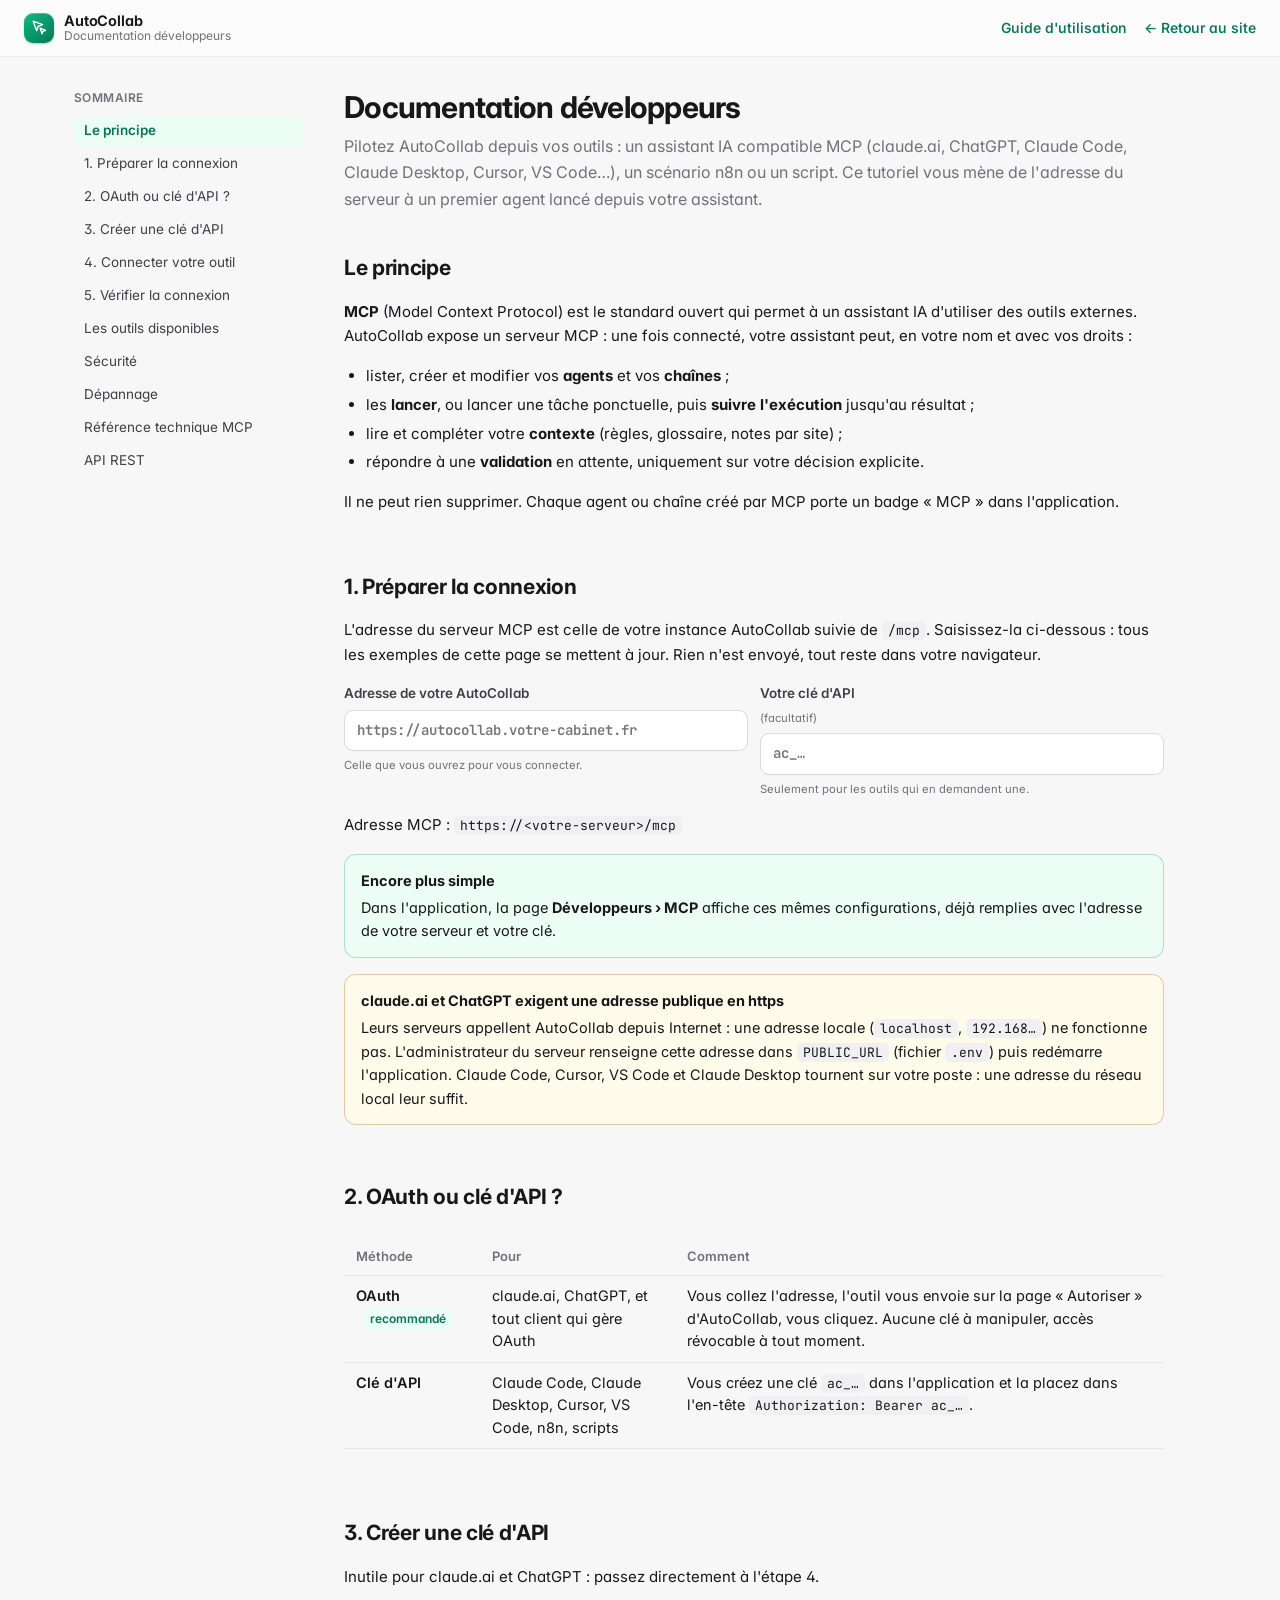
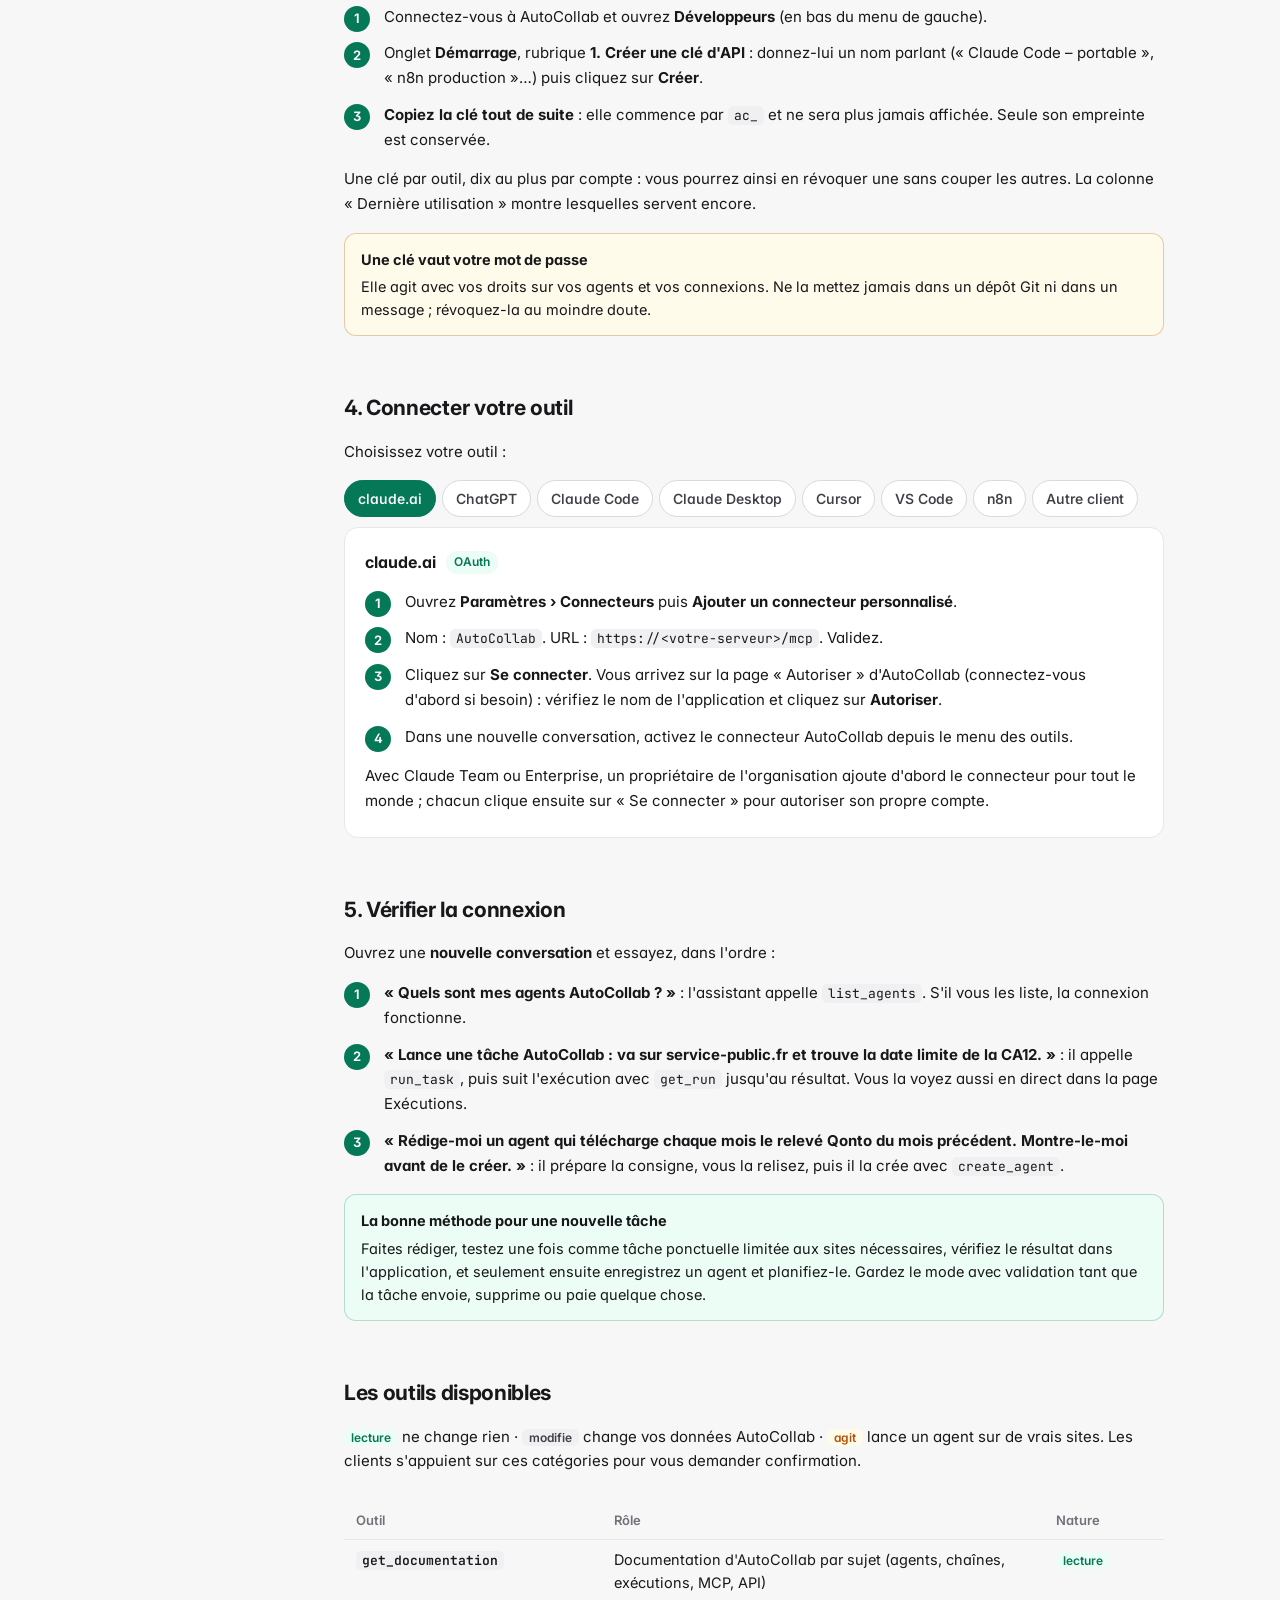
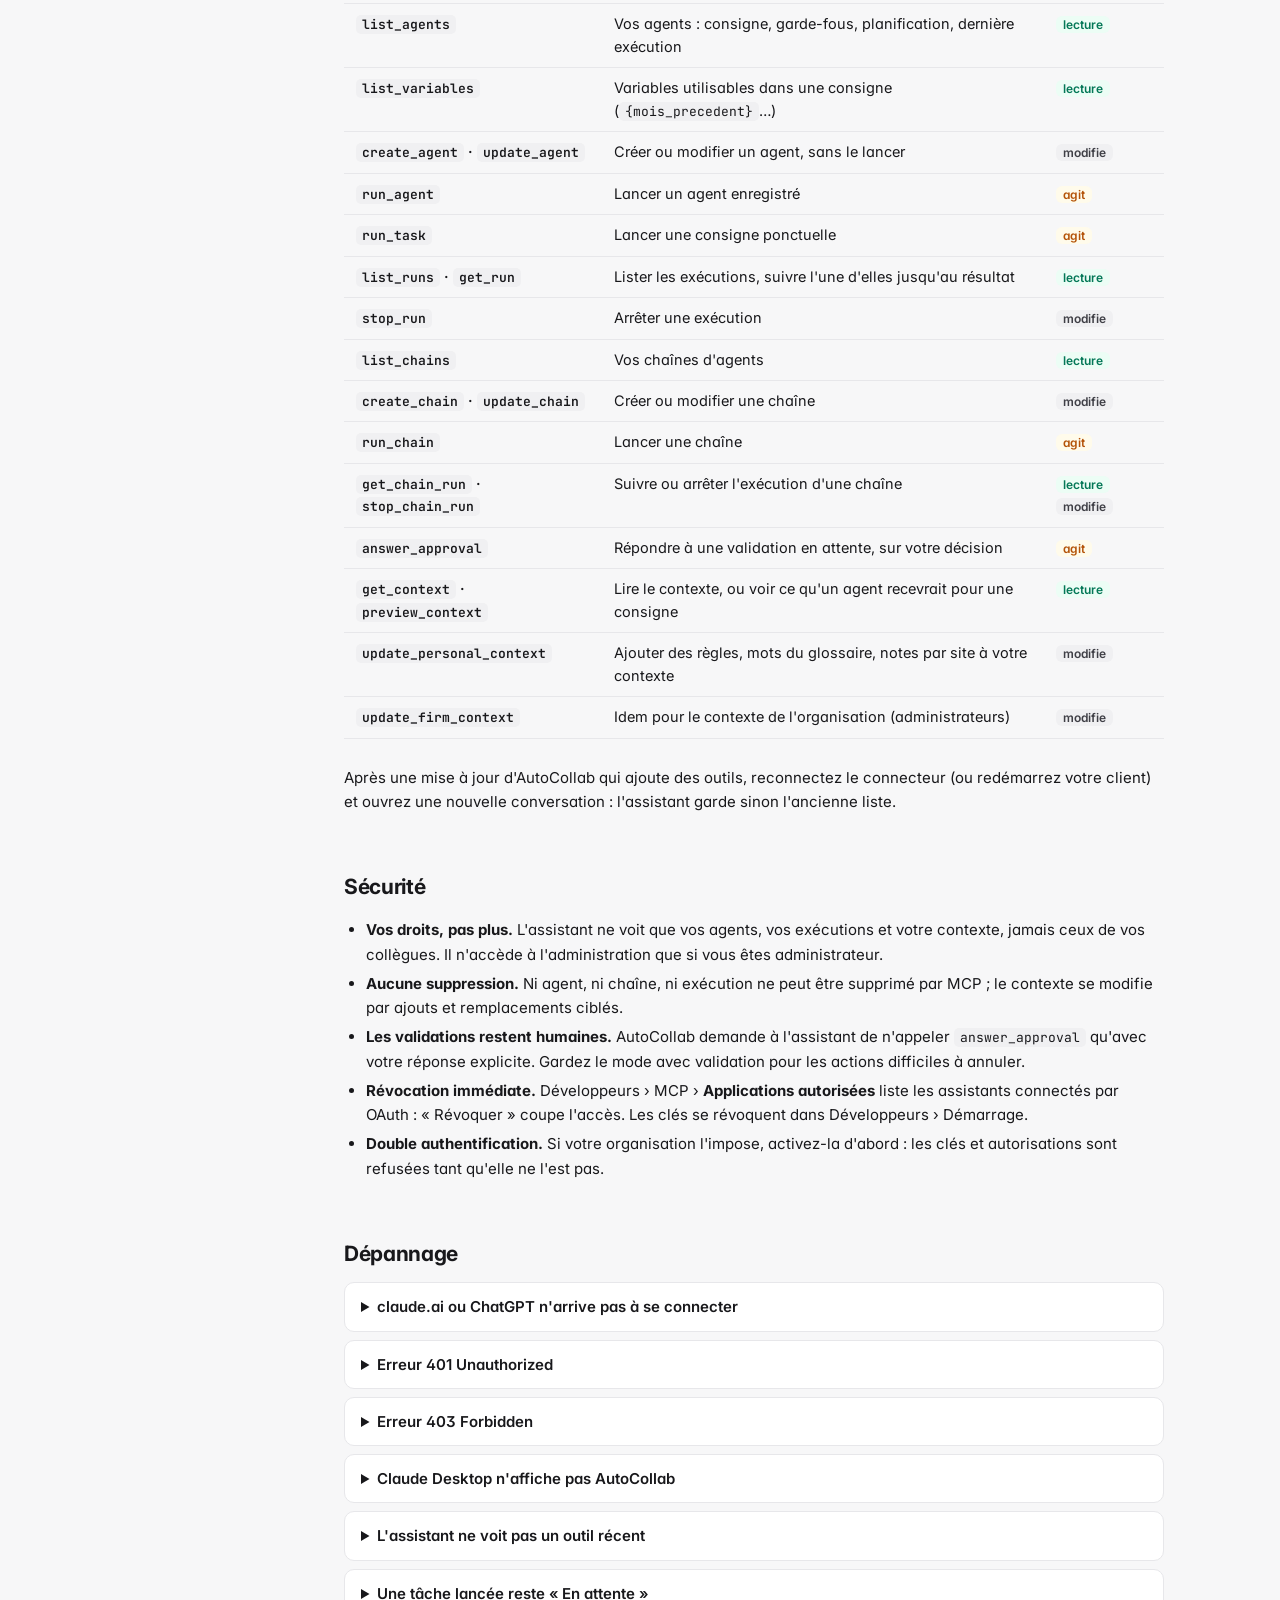
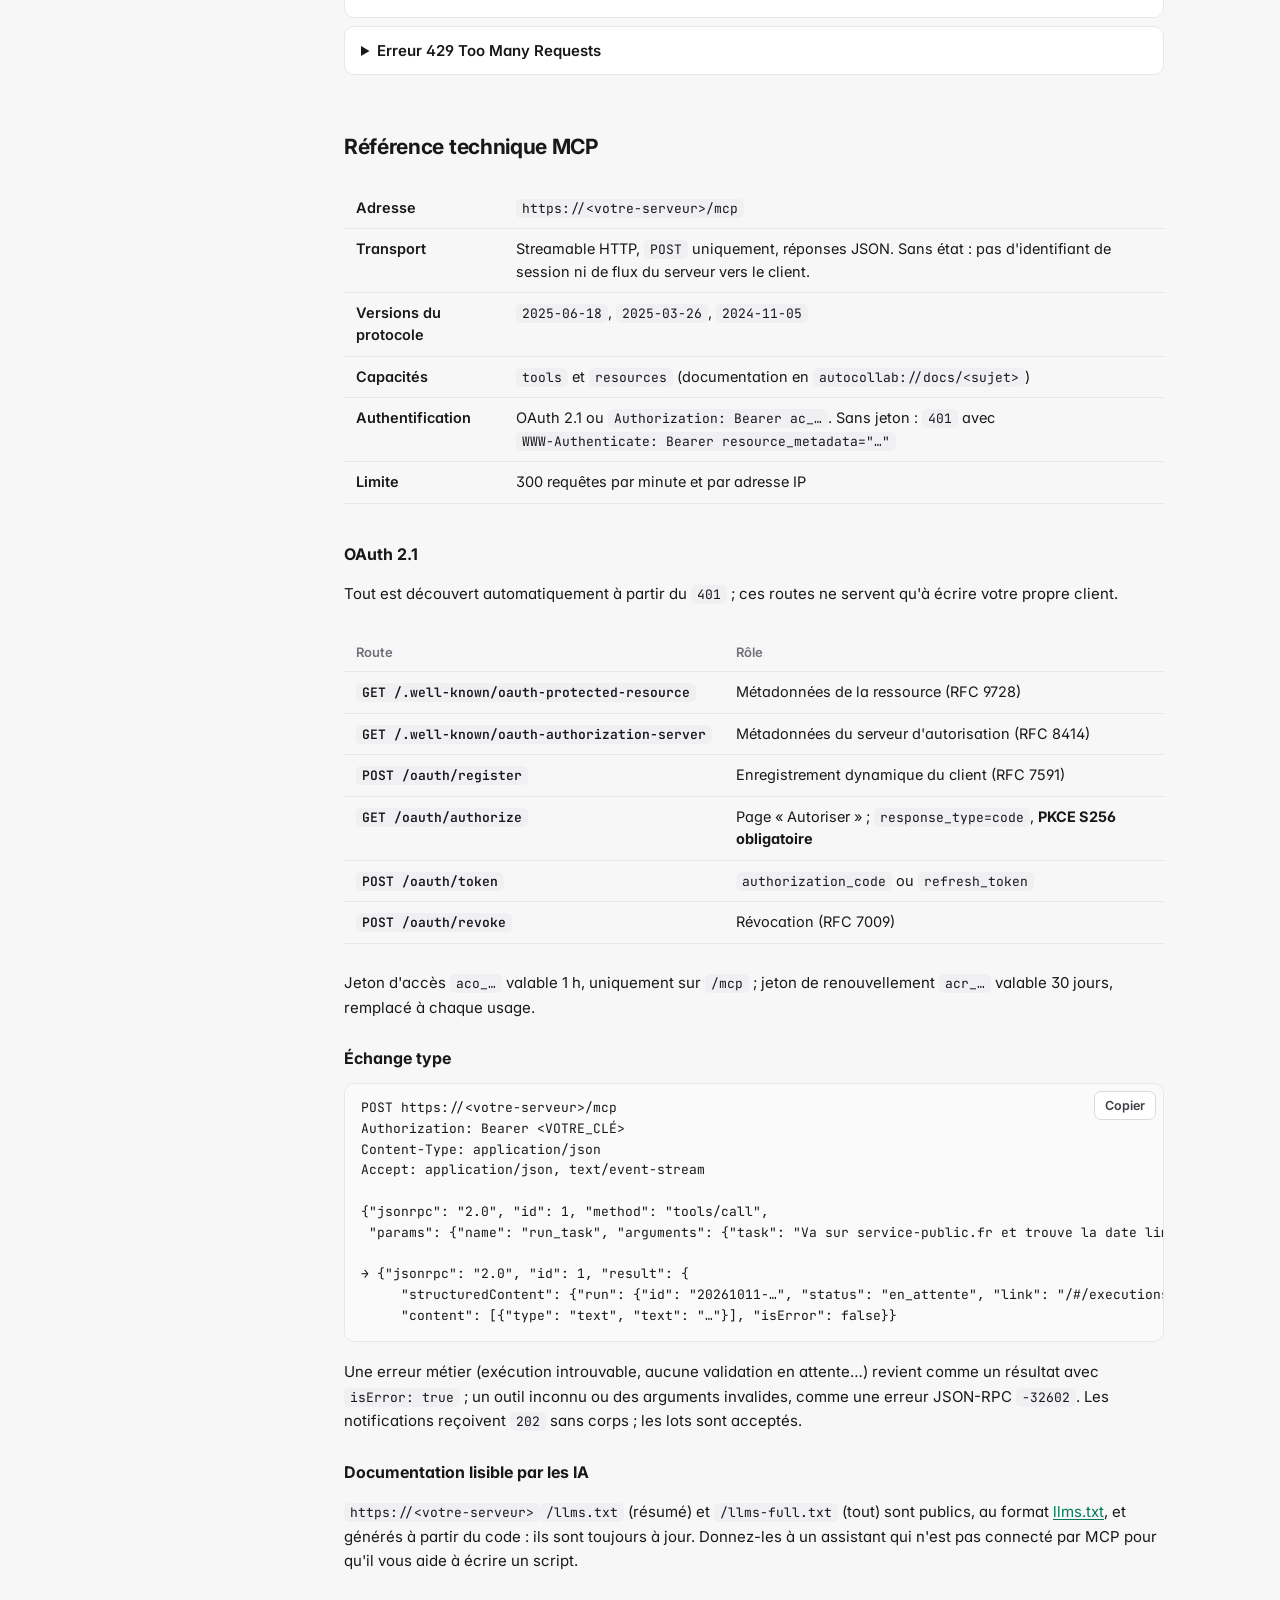
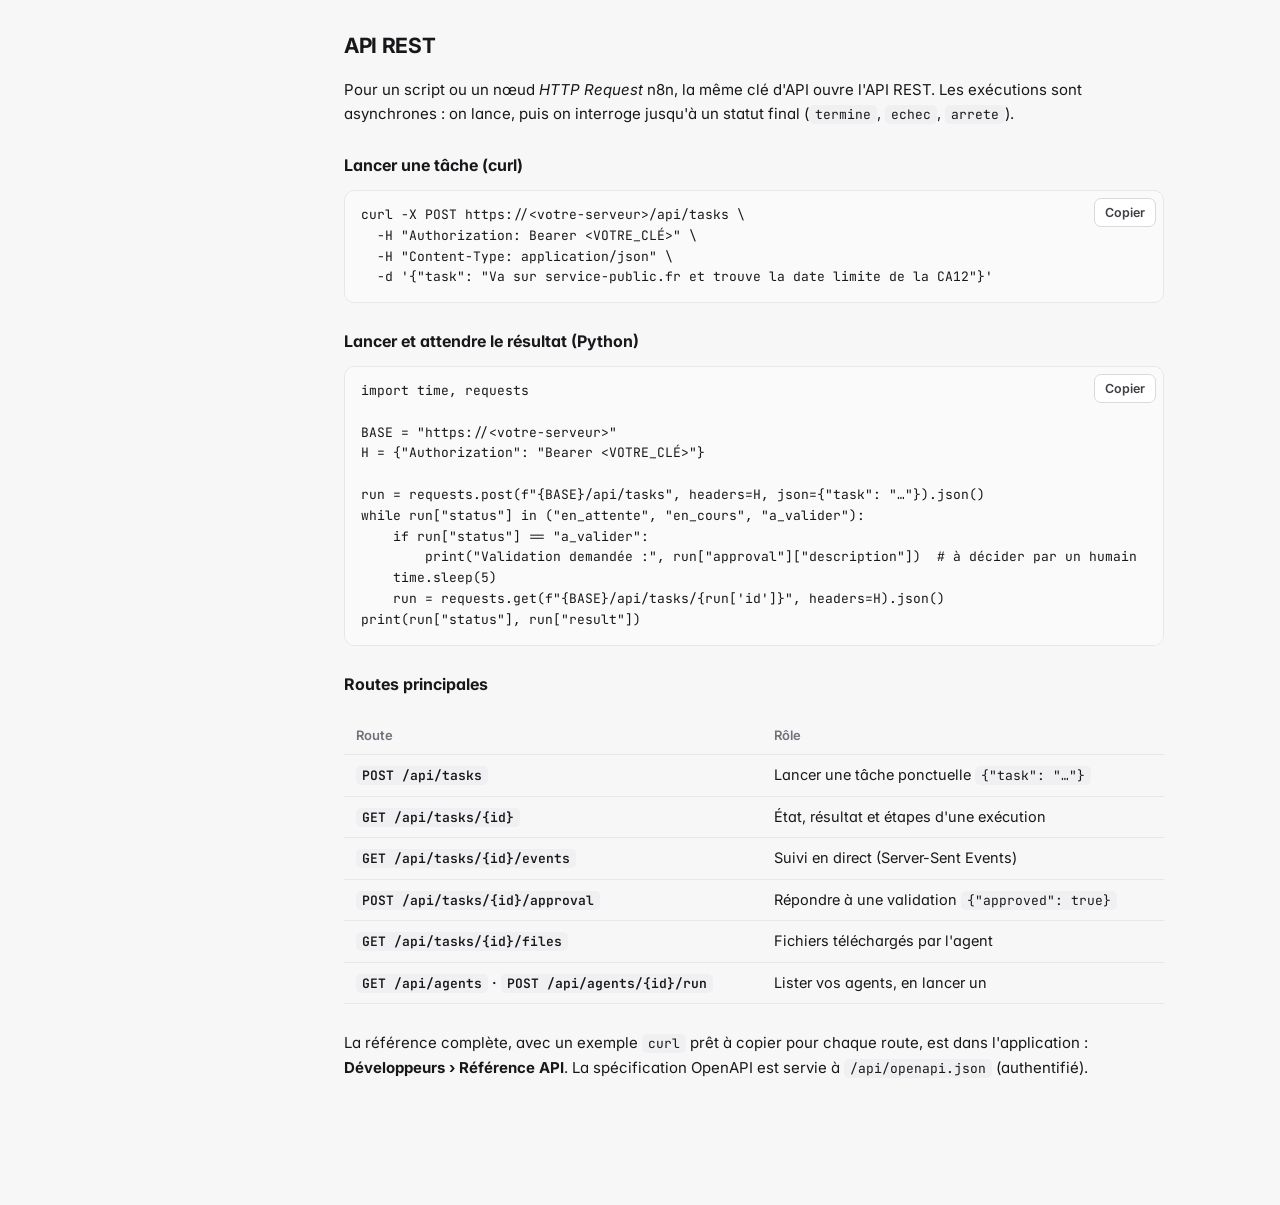
==== site/developpeurs/index.html @ c3aed5ad "Add the rest of the public site: user guide, developer page, favicon, guide build script Co-Authored" ====
<!doctype html>
<html lang="fr">
<head>
<meta charset="utf-8">
<meta name="viewport" content="width=device-width, initial-scale=1">
<link rel="icon" href="../favicon.svg" type="image/svg+xml">
<title>Documentation développeurs · AutoCollab</title>
<meta name="description" content="Connecter AutoCollab à un assistant IA par MCP (claude.ai, ChatGPT, Claude Code, Claude Desktop, Cursor, VS Code, n8n), clés d'API et API REST.">
<link rel="preconnect" href="https://fonts.googleapis.com">
<link rel="stylesheet" href="https://fonts.googleapis.com/css2?family=Inter:wght@400..700&family=JetBrains+Mono:wght@400..600&display=swap">
<link rel="stylesheet" href="../guide/app.css">
<style>
  .guide-top { position: sticky; top: 0; z-index: 5; display: flex; align-items: center; gap: 16px; padding: 12px 24px; background: var(--side); border-bottom: 1px solid var(--side-line); }
  .guide-top .links { margin-left: auto; display: flex; gap: 18px; }
  .guide-top .links a { font-size: 14px; font-weight: 550; text-decoration: none; }
  @media (max-width: 640px) { .guide-top { padding: 12px 16px; } .guide-top .links .hide-sm { display: none; } }
  .guide { display: flex; gap: 40px; max-width: 1180px; margin: 0 auto; padding: 32px 24px 80px; align-items: flex-start; }
  .toc { flex: 0 0 230px; position: sticky; top: 84px; max-height: calc(100vh - 100px); overflow-y: auto; font-size: 13.5px; }
  .toc strong { display: block; font-size: 12px; color: var(--muted); font-weight: 600; margin-bottom: 8px; text-transform: uppercase; letter-spacing: .04em; }
  .toc ol { list-style: none; margin: 0; padding: 0; display: flex; flex-direction: column; gap: 2px; }
  .toc ol ol { padding-left: 12px; margin: 2px 0 4px; }
  .toc a { display: block; padding: 5px 10px; border-radius: 7px; color: var(--ink-2); text-decoration: none; }
  .toc a:hover { background: var(--hair); color: var(--ink); }
  .toc a[aria-current="true"] { background: var(--accent-soft); color: var(--accent); font-weight: 600; }
  @media (max-width: 900px) { .toc { display: none; } .guide { padding: 24px 16px 64px; } }
  article { flex: 1; min-width: 0; max-width: 820px; }
  article h1 { font-size: 30px; letter-spacing: -.025em; margin: 0 0 8px; line-height: 1.2; }
  article .lead { font-size: 16px; color: var(--muted); margin: 0 0 28px; }
  article section { padding-top: 12px; margin-bottom: 44px; scroll-margin-top: 70px; }
  article h2 { font-size: 21px; letter-spacing: -.015em; margin: 0 0 12px; }
  article h3 { font-size: 16px; margin: 26px 0 8px; scroll-margin-top: 70px; }
  article p, article li { font-size: 15px; line-height: 1.65; }
  article ul, article ol { padding-left: 22px; }
  article li + li { margin-top: 4px; }
  article :not(pre) > code { font-family: var(--mono); font-size: 13px; background: var(--hair); border-radius: 5px; padding: 1px 6px; overflow-wrap: anywhere; }
  .tip-box, .warn-box { border-radius: 12px; padding: 14px 16px; margin: 16px 0; font-size: 14.5px; line-height: 1.6; }
  .tip-box { background: var(--accent-soft); border: 1px solid color-mix(in srgb, var(--accent) 25%, transparent); }
  .warn-box { background: var(--warn-soft); border: 1px solid color-mix(in srgb, var(--warn) 30%, transparent); }
  .tip-box strong:first-child, .warn-box strong:first-child { display: block; margin-bottom: 4px; }
  .steps-list { counter-reset: s; list-style: none; padding: 0 !important; }
  .steps-list > li { counter-increment: s; position: relative; padding-left: 40px; margin-bottom: 12px; }
  .steps-list > li::before { content: counter(s); position: absolute; left: 0; top: 1px; width: 26px; height: 26px; border-radius: 50%; background: var(--accent); color: var(--on-accent); display: grid; place-items: center; font-size: 13px; font-weight: 650; }
  .words { width: 100%; border-collapse: collapse; margin: 12px 0; font-size: 14.5px; }
  .words th, .words td { text-align: left; padding: 9px 12px; border-bottom: 1px solid var(--line); vertical-align: top; }
  .words th { font-size: 13px; color: var(--muted); font-weight: 600; }
  .words td:first-child { font-weight: 600; }
  .words td code { white-space: nowrap; }
  .table-scroll { overflow-x: auto; }
  details { border: 1px solid var(--line); border-radius: 10px; padding: 12px 16px; margin: 8px 0; background: var(--panel); }
  details summary { cursor: pointer; font-weight: 600; font-size: 15px; }
  details p { margin: 10px 0 0; }
  /* Code blocks with a copy button */
  .snip { position: relative; margin: 12px 0 18px; }
  .snip pre { margin: 0; padding: 14px 16px; padding-right: 84px; background: var(--sunken); border: 1px solid var(--line); border-radius: 10px; overflow-x: auto; font-family: var(--mono); font-size: 13px; line-height: 1.6; color: var(--ink); }
  .snip .copy { position: absolute; top: 8px; right: 8px; font: inherit; font-size: 12.5px; font-weight: 600; padding: 4px 10px; border-radius: 7px; border: 1px solid var(--line-2); background: var(--panel); color: var(--ink-2); cursor: pointer; }
  .snip .copy:hover { color: var(--ink); border-color: var(--muted); }
  .snip .file { display: block; font-size: 12.5px; color: var(--muted); margin-bottom: 6px; font-family: var(--mono); }
  /* Server address form */
  .setup { display: grid; grid-template-columns: 1fr 1fr; gap: 12px; margin: 14px 0 6px; }
  @media (max-width: 640px) { .setup { grid-template-columns: 1fr; } }
  .setup label { display: flex; flex-direction: column; gap: 6px; font-size: 13.5px; font-weight: 600; color: var(--ink-2); }
  .setup input { font: inherit; font-size: 14px; font-family: var(--mono); padding: 9px 12px; border-radius: 9px; border: 1px solid var(--line-2); background: var(--panel); color: var(--ink); min-width: 0; }
  .setup input:focus { outline: 2px solid var(--accent); outline-offset: 1px; }
  .setup small { font-weight: 400; color: var(--muted); }
  /* Client tabs */
  .clients { display: flex; flex-wrap: wrap; gap: 6px; margin: 14px 0 4px; }
  .clients button { font: inherit; font-size: 14px; font-weight: 550; padding: 7px 13px; border-radius: 999px; border: 1px solid var(--line-2); background: var(--panel); color: var(--ink-2); cursor: pointer; }
  .clients button:hover { color: var(--ink); border-color: var(--muted); }
  .clients button[aria-selected="true"] { background: var(--accent); border-color: var(--accent); color: var(--on-accent); }
  .client-panel { border: 1px solid var(--line); border-radius: 14px; padding: 6px 20px 8px; margin-top: 10px; background: var(--panel); }
  .client-panel h3 { margin-top: 16px; }
  .badge { display: inline-block; font-size: 12px; font-weight: 600; padding: 2px 8px; border-radius: 999px; background: var(--accent-soft); color: var(--accent); vertical-align: 2px; margin-left: 6px; }
  .badge.key { background: var(--hair); color: var(--ink-2); }
  .tag { font-size: 12px; font-weight: 600; padding: 1px 7px; border-radius: 6px; white-space: nowrap; }
  .tag.r { background: var(--ok-soft); color: var(--ok); }
  .tag.w { background: var(--hair); color: var(--ink-2); }
  .tag.x { background: var(--warn-soft); color: var(--warn); }
</style>
</head>
<body>
<header class="guide-top">
  <a class="brand" href="../index.html" style="padding: 0">
    <span class="brand-mark"><svg viewBox="0 0 24 24" fill="none" stroke="currentColor" stroke-width="2" stroke-linecap="round" stroke-linejoin="round" aria-hidden="true"><path d="M3 3l5 13.5 2.2-6.3L16.5 8z"/><path d="M13 13l2.6 8 1.3-3.7 3.7-1.3z"/></svg></span>
    <span class="brand-name"><strong>AutoCollab</strong><span>Documentation développeurs</span></span>
  </a>
  <nav class="links" aria-label="Liens">
    <a class="hide-sm" href="../guide/index.html">Guide d'utilisation</a>
    <a href="../index.html">← Retour au site</a>
  </nav>
</header>

<div class="guide">
  <nav class="toc" aria-label="Sommaire">
    <strong>Sommaire</strong>
    <ol>
      <li><a href="#principe">Le principe</a></li>
      <li><a href="#preparer">1. Préparer la connexion</a></li>
      <li><a href="#methode">2. OAuth ou clé d'API ?</a></li>
      <li><a href="#cle">3. Créer une clé d'API</a></li>
      <li><a href="#clients">4. Connecter votre outil</a></li>
      <li><a href="#verifier">5. Vérifier la connexion</a></li>
      <li><a href="#outils">Les outils disponibles</a></li>
      <li><a href="#securite">Sécurité</a></li>
      <li><a href="#depannage">Dépannage</a></li>
      <li><a href="#technique">Référence technique MCP</a></li>
      <li><a href="#api">API REST</a></li>
    </ol>
  </nav>

  <article>
    <h1>Documentation développeurs</h1>
    <p class="lead">Pilotez AutoCollab depuis vos outils : un assistant IA compatible MCP (claude.ai, ChatGPT, Claude Code, Claude Desktop, Cursor, VS Code…), un scénario n8n ou un script. Ce tutoriel vous mène de l'adresse du serveur à un premier agent lancé depuis votre assistant.</p>

    <section id="principe">
      <h2>Le principe</h2>
      <p><strong>MCP</strong> (Model Context Protocol) est le standard ouvert qui permet à un assistant IA d'utiliser des outils externes. AutoCollab expose un serveur MCP : une fois connecté, votre assistant peut, en votre nom et avec vos droits :</p>
      <ul>
        <li>lister, créer et modifier vos <strong>agents</strong> et vos <strong>chaînes</strong> ;</li>
        <li>les <strong>lancer</strong>, ou lancer une tâche ponctuelle, puis <strong>suivre l'exécution</strong> jusqu'au résultat ;</li>
        <li>lire et compléter votre <strong>contexte</strong> (règles, glossaire, notes par site) ;</li>
        <li>répondre à une <strong>validation</strong> en attente, uniquement sur votre décision explicite.</li>
      </ul>
      <p>Il ne peut rien supprimer. Chaque agent ou chaîne créé par MCP porte un badge « MCP » dans l'application.</p>
    </section>

    <section id="preparer">
      <h2>1. Préparer la connexion</h2>
      <p>L'adresse du serveur MCP est celle de votre instance AutoCollab suivie de <code>/mcp</code>. Saisissez-la ci-dessous : tous les exemples de cette page se mettent à jour. Rien n'est envoyé, tout reste dans votre navigateur.</p>
      <div class="setup">
        <label>Adresse de votre AutoCollab
          <input id="baseInput" type="url" placeholder="https://autocollab.votre-cabinet.fr" autocomplete="off" spellcheck="false">
          <small>Celle que vous ouvrez pour vous connecter.</small>
        </label>
        <label>Votre clé d'API <small style="display: inline">(facultatif)</small>
          <input id="keyInput" type="text" placeholder="ac_…" autocomplete="off" spellcheck="false">
          <small>Seulement pour les outils qui en demandent une.</small>
        </label>
      </div>
      <p>Adresse MCP : <code id="mcpUrlOut">https://&lt;votre-serveur&gt;/mcp</code></p>
      <div class="tip-box"><strong>Encore plus simple</strong>Dans l'application, la page <strong>Développeurs › MCP</strong> affiche ces mêmes configurations, déjà remplies avec l'adresse de votre serveur et votre clé.</div>
      <div class="warn-box"><strong>claude.ai et ChatGPT exigent une adresse publique en https</strong>Leurs serveurs appellent AutoCollab depuis Internet : une adresse locale (<code>localhost</code>, <code>192.168…</code>) ne fonctionne pas. L'administrateur du serveur renseigne cette adresse dans <code>PUBLIC_URL</code> (fichier <code>.env</code>) puis redémarre l'application. Claude Code, Cursor, VS Code et Claude Desktop tournent sur votre poste : une adresse du réseau local leur suffit.</div>
    </section>

    <section id="methode">
      <h2>2. OAuth ou clé d'API ?</h2>
      <div class="table-scroll">
      <table class="words">
        <thead><tr><th>Méthode</th><th>Pour</th><th>Comment</th></tr></thead>
        <tbody>
          <tr><td>OAuth <span class="badge">recommandé</span></td><td>claude.ai, ChatGPT, et tout client qui gère OAuth</td><td>Vous collez l'adresse, l'outil vous envoie sur la page « Autoriser » d'AutoCollab, vous cliquez. Aucune clé à manipuler, accès révocable à tout moment.</td></tr>
          <tr><td>Clé d'API</td><td>Claude Code, Claude Desktop, Cursor, VS Code, n8n, scripts</td><td>Vous créez une clé <code>ac_…</code> dans l'application et la placez dans l'en-tête <code>Authorization: Bearer ac_…</code>.</td></tr>
        </tbody>
      </table>
      </div>
    </section>

    <section id="cle">
      <h2>3. Créer une clé d'API</h2>
      <p>Inutile pour claude.ai et ChatGPT : passez directement à l'étape 4.</p>
      <ol class="steps-list">
        <li>Connectez-vous à AutoCollab et ouvrez <strong>Développeurs</strong> (en bas du menu de gauche).</li>
        <li>Onglet <strong>Démarrage</strong>, rubrique <strong>1. Créer une clé d'API</strong> : donnez-lui un nom parlant (« Claude Code – portable », « n8n production »…) puis cliquez sur <strong>Créer</strong>.</li>
        <li><strong>Copiez la clé tout de suite</strong> : elle commence par <code>ac_</code> et ne sera plus jamais affichée. Seule son empreinte est conservée.</li>
      </ol>
      <p>Une clé par outil, dix au plus par compte : vous pourrez ainsi en révoquer une sans couper les autres. La colonne « Dernière utilisation » montre lesquelles servent encore.</p>
      <div class="warn-box"><strong>Une clé vaut votre mot de passe</strong>Elle agit avec vos droits sur vos agents et vos connexions. Ne la mettez jamais dans un dépôt Git ni dans un message ; révoquez-la au moindre doute.</div>
    </section>

    <section id="clients">
      <h2>4. Connecter votre outil</h2>
      <p>Choisissez votre outil :</p>
      <div class="clients" role="tablist" aria-label="Outil à connecter">
        <button type="button" role="tab" data-client="claudeai" aria-selected="true">claude.ai</button>
        <button type="button" role="tab" data-client="chatgpt" aria-selected="false">ChatGPT</button>
        <button type="button" role="tab" data-client="code" aria-selected="false">Claude Code</button>
        <button type="button" role="tab" data-client="desktop" aria-selected="false">Claude Desktop</button>
        <button type="button" role="tab" data-client="cursor" aria-selected="false">Cursor</button>
        <button type="button" role="tab" data-client="vscode" aria-selected="false">VS Code</button>
        <button type="button" role="tab" data-client="n8n" aria-selected="false">n8n</button>
        <button type="button" role="tab" data-client="other" aria-selected="false">Autre client</button>
      </div>

      <div class="client-panel" data-panel="claudeai" role="tabpanel">
        <h3>claude.ai <span class="badge">OAuth</span></h3>
        <ol class="steps-list">
          <li>Ouvrez <strong>Paramètres › Connecteurs</strong> puis <strong>Ajouter un connecteur personnalisé</strong>.</li>
          <li>Nom : <code>AutoCollab</code>. URL : <code data-url>https://&lt;votre-serveur&gt;/mcp</code>. Validez.</li>
          <li>Cliquez sur <strong>Se connecter</strong>. Vous arrivez sur la page « Autoriser » d'AutoCollab (connectez-vous d'abord si besoin) : vérifiez le nom de l'application et cliquez sur <strong>Autoriser</strong>.</li>
          <li>Dans une nouvelle conversation, activez le connecteur AutoCollab depuis le menu des outils.</li>
        </ol>
        <p>Avec Claude Team ou Enterprise, un propriétaire de l'organisation ajoute d'abord le connecteur pour tout le monde ; chacun clique ensuite sur « Se connecter » pour autoriser son propre compte.</p>
      </div>

      <div class="client-panel" data-panel="chatgpt" role="tabpanel" hidden>
        <h3>ChatGPT <span class="badge">OAuth</span></h3>
        <ol class="steps-list">
          <li>Ouvrez <strong>Paramètres › Applications et connecteurs › Paramètres avancés</strong> et activez le <strong>Mode développeur</strong>.</li>
          <li>Cliquez sur <strong>Créer</strong>. Nom : <code>AutoCollab</code> ; URL du serveur MCP : <code data-url>https://&lt;votre-serveur&gt;/mcp</code> ; authentification : <strong>OAuth</strong>.</li>
          <li>ChatGPT vous envoie sur la page « Autoriser » d'AutoCollab : cliquez sur <strong>Autoriser</strong>.</li>
          <li>Dans une conversation, choisissez AutoCollab dans la liste des connecteurs.</li>
        </ol>
      </div>

      <div class="client-panel" data-panel="code" role="tabpanel" hidden>
        <h3>Claude Code <span class="badge key">clé d'API</span></h3>
        <p>Dans un terminal :</p>
        <div class="snip"><pre data-tpl="code"></pre></div>
        <p>Ajoutez <code>--scope user</code> pour l'avoir dans tous vos projets. Vérifiez avec <code>claude mcp list</code>, ou <code>/mcp</code> dans une session : AutoCollab doit apparaître « connected ».</p>
      </div>

      <div class="client-panel" data-panel="desktop" role="tabpanel" hidden>
        <h3>Claude Desktop <span class="badge key">clé d'API</span></h3>
        <ol class="steps-list">
          <li>Installez <a href="https://nodejs.org" target="_blank" rel="noopener">Node.js</a> (version LTS) : Claude Desktop passe par le petit pont <code>mcp-remote</code>.</li>
          <li>Ouvrez <strong>Paramètres › Développeur › Modifier la configuration</strong>. Le fichier <code>claude_desktop_config.json</code> s'ouvre.</li>
          <li>Ajoutez le bloc suivant (fusionnez-le avec un <code>mcpServers</code> existant) puis enregistrez :</li>
        </ol>
        <div class="snip"><span class="file">claude_desktop_config.json</span><pre data-tpl="desktop"></pre></div>
        <ol class="steps-list" start="4" style="counter-reset: s 3">
          <li>Quittez complètement Claude Desktop (icône de la barre des tâches › Quitter) et rouvrez-le. L'icône des outils doit lister AutoCollab.</li>
        </ol>
        <p>Le fichier se trouve dans <code>%APPDATA%\Claude\</code> sous Windows et <code>~/Library/Application Support/Claude/</code> sous macOS. Si vous utilisez Claude Desktop avec un compte claude.ai, vous pouvez aussi passer par les connecteurs (onglet claude.ai), sans clé.</p>
      </div>

      <div class="client-panel" data-panel="cursor" role="tabpanel" hidden>
        <h3>Cursor <span class="badge key">clé d'API</span></h3>
        <p>Créez ou complétez le fichier <code>~/.cursor/mcp.json</code> (pour tous vos projets) ou <code>.cursor/mcp.json</code> (pour un seul projet) :</p>
        <div class="snip"><span class="file">~/.cursor/mcp.json</span><pre data-tpl="cursor"></pre></div>
        <p>Ouvrez ensuite <strong>Cursor Settings › MCP</strong> : AutoCollab doit apparaître avec un point vert et la liste de ses outils.</p>
      </div>

      <div class="client-panel" data-panel="vscode" role="tabpanel" hidden>
        <h3>VS Code (GitHub Copilot) <span class="badge key">clé d'API</span></h3>
        <p>Dans votre projet, créez le fichier <code>.vscode/mcp.json</code> :</p>
        <div class="snip"><span class="file">.vscode/mcp.json</span><pre data-tpl="vscode"></pre></div>
        <p>Cliquez sur <strong>Démarrer</strong> au-dessus du serveur dans le fichier, puis passez Copilot Chat en <strong>mode Agent</strong> : les outils AutoCollab sont dans le sélecteur d'outils. Ne versionnez pas ce fichier s'il contient votre clé (ajoutez-le à <code>.gitignore</code>).</p>
      </div>

      <div class="client-panel" data-panel="n8n" role="tabpanel" hidden>
        <h3>n8n <span class="badge key">clé d'API</span></h3>
        <p>Dans un workflow avec un nœud <em>AI Agent</em>, ajoutez un outil <strong>MCP Client Tool</strong> :</p>
        <div class="snip"><pre data-tpl="n8n"></pre></div>
        <p>Créez la crédential <em>Header Auth</em> une seule fois et réutilisez-la. Sans IA, appelez directement l'API REST avec un nœud <em>HTTP Request</em> (voir <a href="#api">API REST</a>).</p>
      </div>

      <div class="client-panel" data-panel="other" role="tabpanel" hidden>
        <h3>Autre client MCP</h3>
        <p>Tout client qui gère les serveurs MCP distants :</p>
        <div class="snip"><pre data-tpl="other"></pre></div>
        <p>S'il gère OAuth, donnez-lui seulement l'adresse : il découvrira seul le serveur d'autorisation. S'il ne gère que les serveurs locaux (stdio), passez par le pont <code>mcp-remote</code> (Node.js requis) :</p>
        <div class="snip"><pre data-tpl="bridge"></pre></div>
      </div>
    </section>

    <section id="verifier">
      <h2>5. Vérifier la connexion</h2>
      <p>Ouvrez une <strong>nouvelle conversation</strong> et essayez, dans l'ordre :</p>
      <ol class="steps-list">
        <li><strong>« Quels sont mes agents AutoCollab ? »</strong> : l'assistant appelle <code>list_agents</code>. S'il vous les liste, la connexion fonctionne.</li>
        <li><strong>« Lance une tâche AutoCollab : va sur service-public.fr et trouve la date limite de la CA12. »</strong> : il appelle <code>run_task</code>, puis suit l'exécution avec <code>get_run</code> jusqu'au résultat. Vous la voyez aussi en direct dans la page Exécutions.</li>
        <li><strong>« Rédige-moi un agent qui télécharge chaque mois le relevé Qonto du mois précédent. Montre-le-moi avant de le créer. »</strong> : il prépare la consigne, vous la relisez, puis il la crée avec <code>create_agent</code>.</li>
      </ol>
      <div class="tip-box"><strong>La bonne méthode pour une nouvelle tâche</strong>Faites rédiger, testez une fois comme tâche ponctuelle limitée aux sites nécessaires, vérifiez le résultat dans l'application, et seulement ensuite enregistrez un agent et planifiez-le. Gardez le mode avec validation tant que la tâche envoie, supprime ou paie quelque chose.</div>
    </section>

    <section id="outils">
      <h2>Les outils disponibles</h2>
      <p><span class="tag r">lecture</span> ne change rien · <span class="tag w">modifie</span> change vos données AutoCollab · <span class="tag x">agit</span> lance un agent sur de vrais sites. Les clients s'appuient sur ces catégories pour vous demander confirmation.</p>
      <div class="table-scroll">
      <table class="words">
        <thead><tr><th>Outil</th><th>Rôle</th><th>Nature</th></tr></thead>
        <tbody>
          <tr><td><code>get_documentation</code></td><td>Documentation d'AutoCollab par sujet (agents, chaînes, exécutions, MCP, API)</td><td><span class="tag r">lecture</span></td></tr>
          <tr><td><code>list_agents</code></td><td>Vos agents : consigne, garde-fous, planification, dernière exécution</td><td><span class="tag r">lecture</span></td></tr>
          <tr><td><code>list_variables</code></td><td>Variables utilisables dans une consigne (<code>{mois_precedent}</code>…)</td><td><span class="tag r">lecture</span></td></tr>
          <tr><td><code>create_agent</code> · <code>update_agent</code></td><td>Créer ou modifier un agent, sans le lancer</td><td><span class="tag w">modifie</span></td></tr>
          <tr><td><code>run_agent</code></td><td>Lancer un agent enregistré</td><td><span class="tag x">agit</span></td></tr>
          <tr><td><code>run_task</code></td><td>Lancer une consigne ponctuelle</td><td><span class="tag x">agit</span></td></tr>
          <tr><td><code>list_runs</code> · <code>get_run</code></td><td>Lister les exécutions, suivre l'une d'elles jusqu'au résultat</td><td><span class="tag r">lecture</span></td></tr>
          <tr><td><code>stop_run</code></td><td>Arrêter une exécution</td><td><span class="tag w">modifie</span></td></tr>
          <tr><td><code>list_chains</code></td><td>Vos chaînes d'agents</td><td><span class="tag r">lecture</span></td></tr>
          <tr><td><code>create_chain</code> · <code>update_chain</code></td><td>Créer ou modifier une chaîne</td><td><span class="tag w">modifie</span></td></tr>
          <tr><td><code>run_chain</code></td><td>Lancer une chaîne</td><td><span class="tag x">agit</span></td></tr>
          <tr><td><code>get_chain_run</code> · <code>stop_chain_run</code></td><td>Suivre ou arrêter l'exécution d'une chaîne</td><td><span class="tag r">lecture</span> <span class="tag w">modifie</span></td></tr>
          <tr><td><code>answer_approval</code></td><td>Répondre à une validation en attente, sur votre décision</td><td><span class="tag x">agit</span></td></tr>
          <tr><td><code>get_context</code> · <code>preview_context</code></td><td>Lire le contexte, ou voir ce qu'un agent recevrait pour une consigne</td><td><span class="tag r">lecture</span></td></tr>
          <tr><td><code>update_personal_context</code></td><td>Ajouter des règles, mots du glossaire, notes par site à votre contexte</td><td><span class="tag w">modifie</span></td></tr>
          <tr><td><code>update_firm_context</code></td><td>Idem pour le contexte de l'organisation (administrateurs)</td><td><span class="tag w">modifie</span></td></tr>
        </tbody>
      </table>
      </div>
      <p>Après une mise à jour d'AutoCollab qui ajoute des outils, reconnectez le connecteur (ou redémarrez votre client) et ouvrez une nouvelle conversation : l'assistant garde sinon l'ancienne liste.</p>
    </section>

    <section id="securite">
      <h2>Sécurité</h2>
      <ul>
        <li><strong>Vos droits, pas plus.</strong> L'assistant ne voit que vos agents, vos exécutions et votre contexte, jamais ceux de vos collègues. Il n'accède à l'administration que si vous êtes administrateur.</li>
        <li><strong>Aucune suppression.</strong> Ni agent, ni chaîne, ni exécution ne peut être supprimé par MCP ; le contexte se modifie par ajouts et remplacements ciblés.</li>
        <li><strong>Les validations restent humaines.</strong> AutoCollab demande à l'assistant de n'appeler <code>answer_approval</code> qu'avec votre réponse explicite. Gardez le mode avec validation pour les actions difficiles à annuler.</li>
        <li><strong>Révocation immédiate.</strong> Développeurs › MCP › <strong>Applications autorisées</strong> liste les assistants connectés par OAuth : « Révoquer » coupe l'accès. Les clés se révoquent dans Développeurs › Démarrage.</li>
        <li><strong>Double authentification.</strong> Si votre organisation l'impose, activez-la d'abord : les clés et autorisations sont refusées tant qu'elle ne l'est pas.</li>
      </ul>
    </section>

    <section id="depannage">
      <h2>Dépannage</h2>
      <details><summary>claude.ai ou ChatGPT n'arrive pas à se connecter</summary><p>L'adresse doit être publique et en https, et identique à <code>PUBLIC_URL</code> dans le <code>.env</code> du serveur. Ouvrez <code data-base-text>https://&lt;votre-serveur&gt;</code><code>/.well-known/oauth-protected-resource</code> dans votre navigateur : vous devez voir un JSON dont <code>resource</code> se termine par <code>/mcp</code>. Sinon, corrigez <code>PUBLIC_URL</code> et redémarrez.</p></details>
      <details><summary>Erreur 401 Unauthorized</summary><p>La clé est absente, mal copiée, révoquée, ou l'en-tête est mal formé. Il doit être exactement <code>Authorization: Bearer ac_…</code> (un espace après « Bearer »). Créez une nouvelle clé au besoin.</p></details>
      <details><summary>Erreur 403 Forbidden</summary><p>Trois causes : votre compte a un mot de passe provisoire à changer, ou doit activer la double authentification (connectez-vous à l'application pour le faire) ; ou la requête vient d'une page web d'un autre site (en-tête <code>Origin</code> différent), ce qui est refusé par sécurité.</p></details>
      <details><summary>Claude Desktop n'affiche pas AutoCollab</summary><p>Vérifiez que Node.js est installé (<code>npx --version</code> dans un terminal), que le JSON est valide (pas de virgule en trop), puis quittez vraiment l'application avant de la rouvrir. Les journaux sont dans le dossier <code>logs</code> à côté du fichier de configuration (<code>mcp-server-autocollab.log</code>).</p></details>
      <details><summary>L'assistant ne voit pas un outil récent</summary><p>Il garde la liste reçue à la connexion. Reconnectez le connecteur (ou redémarrez le client) et ouvrez une nouvelle conversation.</p></details>
      <details><summary>Une tâche lancée reste « En attente »</summary><p>Vos exécutions passent une par une : une autre est en cours, attend une validation, ou la page Mes connexions est ouverte. Demandez à l'assistant <code>list_runs</code> pour voir la file.</p></details>
      <details><summary>Erreur 429 Too Many Requests</summary><p>Plus de 300 appels par minute depuis la même adresse IP : ralentissez la boucle de suivi (un <code>get_run</code> toutes les quelques secondes suffit).</p></details>
    </section>

    <section id="technique">
      <h2>Référence technique MCP</h2>
      <div class="table-scroll">
      <table class="words">
        <tbody>
          <tr><td>Adresse</td><td><code data-url>https://&lt;votre-serveur&gt;/mcp</code></td></tr>
          <tr><td>Transport</td><td>Streamable HTTP, <code>POST</code> uniquement, réponses JSON. Sans état : pas d'identifiant de session ni de flux du serveur vers le client.</td></tr>
          <tr><td>Versions du protocole</td><td><code>2025-06-18</code>, <code>2025-03-26</code>, <code>2024-11-05</code></td></tr>
          <tr><td>Capacités</td><td><code>tools</code> et <code>resources</code> (documentation en <code>autocollab://docs/&lt;sujet&gt;</code>)</td></tr>
          <tr><td>Authentification</td><td>OAuth 2.1 ou <code>Authorization: Bearer ac_…</code>. Sans jeton : <code>401</code> avec <code>WWW-Authenticate: Bearer resource_metadata="…"</code></td></tr>
          <tr><td>Limite</td><td>300 requêtes par minute et par adresse IP</td></tr>
        </tbody>
      </table>
      </div>

      <h3>OAuth 2.1</h3>
      <p>Tout est découvert automatiquement à partir du <code>401</code> ; ces routes ne servent qu'à écrire votre propre client.</p>
      <div class="table-scroll">
      <table class="words">
        <thead><tr><th>Route</th><th>Rôle</th></tr></thead>
        <tbody>
          <tr><td><code>GET /.well-known/oauth-protected-resource</code></td><td>Métadonnées de la ressource (RFC 9728)</td></tr>
          <tr><td><code>GET /.well-known/oauth-authorization-server</code></td><td>Métadonnées du serveur d'autorisation (RFC 8414)</td></tr>
          <tr><td><code>POST /oauth/register</code></td><td>Enregistrement dynamique du client (RFC 7591)</td></tr>
          <tr><td><code>GET /oauth/authorize</code></td><td>Page « Autoriser » ; <code>response_type=code</code>, <strong>PKCE S256 obligatoire</strong></td></tr>
          <tr><td><code>POST /oauth/token</code></td><td><code>authorization_code</code> ou <code>refresh_token</code></td></tr>
          <tr><td><code>POST /oauth/revoke</code></td><td>Révocation (RFC 7009)</td></tr>
        </tbody>
      </table>
      </div>
      <p>Jeton d'accès <code>aco_…</code> valable 1 h, uniquement sur <code>/mcp</code> ; jeton de renouvellement <code>acr_…</code> valable 30 jours, remplacé à chaque usage.</p>

      <h3>Échange type</h3>
      <div class="snip"><pre data-tpl="exchange"></pre></div>
      <p>Une erreur métier (exécution introuvable, aucune validation en attente…) revient comme un résultat avec <code>isError: true</code> ; un outil inconnu ou des arguments invalides, comme une erreur JSON-RPC <code>-32602</code>. Les notifications reçoivent <code>202</code> sans corps ; les lots sont acceptés.</p>

      <h3>Documentation lisible par les IA</h3>
      <p><code data-base-text>https://&lt;votre-serveur&gt;</code><code>/llms.txt</code> (résumé) et <code>/llms-full.txt</code> (tout) sont publics, au format <a href="https://llmstxt.org" target="_blank" rel="noopener">llms.txt</a>, et générés à partir du code : ils sont toujours à jour. Donnez-les à un assistant qui n'est pas connecté par MCP pour qu'il vous aide à écrire un script.</p>
    </section>

    <section id="api">
      <h2>API REST</h2>
      <p>Pour un script ou un nœud <em>HTTP Request</em> n8n, la même clé d'API ouvre l'API REST. Les exécutions sont asynchrones : on lance, puis on interroge jusqu'à un statut final (<code>termine</code>, <code>echec</code>, <code>arrete</code>).</p>
      <h3>Lancer une tâche (curl)</h3>
      <div class="snip"><pre data-tpl="curl"></pre></div>
      <h3>Lancer et attendre le résultat (Python)</h3>
      <div class="snip"><pre data-tpl="python"></pre></div>
      <h3>Routes principales</h3>
      <div class="table-scroll">
      <table class="words">
        <thead><tr><th>Route</th><th>Rôle</th></tr></thead>
        <tbody>
          <tr><td><code>POST /api/tasks</code></td><td>Lancer une tâche ponctuelle <code>{"task": "…"}</code></td></tr>
          <tr><td><code>GET /api/tasks/{id}</code></td><td>État, résultat et étapes d'une exécution</td></tr>
          <tr><td><code>GET /api/tasks/{id}/events</code></td><td>Suivi en direct (Server-Sent Events)</td></tr>
          <tr><td><code>POST /api/tasks/{id}/approval</code></td><td>Répondre à une validation <code>{"approved": true}</code></td></tr>
          <tr><td><code>GET /api/tasks/{id}/files</code></td><td>Fichiers téléchargés par l'agent</td></tr>
          <tr><td><code>GET /api/agents</code> · <code>POST /api/agents/{id}/run</code></td><td>Lister vos agents, en lancer un</td></tr>
        </tbody>
      </table>
      </div>
      <p>La référence complète, avec un exemple <code>curl</code> prêt à copier pour chaque route, est dans l'application : <strong>Développeurs › Référence API</strong>. La spécification OpenAPI est servie à <code>/api/openapi.json</code> (authentifié).</p>
    </section>
  </article>
</div>

<script>
// Fills every example with the visitor's server address and key; copy buttons; client tabs.
(() => {
  const baseIn = document.getElementById("baseInput"), keyIn = document.getElementById("keyInput");
  const store = { get(k) { try { return localStorage.getItem(k) || ""; } catch { return ""; } },
                  set(k, v) { try { localStorage.setItem(k, v); } catch {} } };
  baseIn.value = store.get("ac-dev-base");  // the key is never remembered

  function base() {
    let b = baseIn.value.trim().replace(/\/+$/, "").replace(/\/mcp$/, "");
    if (b && !/^https?:\/\//i.test(b)) b = "https://" + b;
    return b || "https://<votre-serveur>";
  }
  const key = () => keyIn.value.trim() || "<VOTRE_CLÉ>";

  const T = {
    code: (u, k) => `claude mcp add --transport http autocollab ${u} \\\n  --header "Authorization: Bearer ${k}"`,
    desktop: (u, k) => JSON.stringify({ mcpServers: { autocollab: { command: "npx", args: ["-y", "mcp-remote", u, "--header", "Authorization:${AUTH}"], env: { AUTH: `Bearer ${k}` } } } }, null, 2),
    cursor: (u, k) => JSON.stringify({ mcpServers: { autocollab: { url: u, headers: { Authorization: `Bearer ${k}` } } } }, null, 2),
    vscode: (u, k) => JSON.stringify({ servers: { autocollab: { type: "http", url: u, headers: { Authorization: `Bearer ${k}` } } } }, null, 2),
    n8n: (u, k) => `Nœud « MCP Client Tool » :\n  Endpoint            ${u}\n  Server Transport    HTTP Streamable\n  Authentication      Header Auth\n    Name              Authorization\n    Value             Bearer ${k}`,
    other: (u, k) => `URL         ${u}\nTransport   Streamable HTTP\nEn-tête     Authorization: Bearer ${k}`,
    bridge: (u, k) => `npx -y mcp-remote ${u} --header "Authorization: Bearer ${k}"`,
    exchange: (u, k) => `POST ${u}\nAuthorization: Bearer ${k}\nContent-Type: application/json\nAccept: application/json, text/event-stream\n\n{"jsonrpc": "2.0", "id": 1, "method": "tools/call",\n "params": {"name": "run_task", "arguments": {"task": "Va sur service-public.fr et trouve la date limite de la CA12"}}}\n\n→ {"jsonrpc": "2.0", "id": 1, "result": {\n     "structuredContent": {"run": {"id": "20261011-…", "status": "en_attente", "link": "/#/executions/20261011-…"}},\n     "content": [{"type": "text", "text": "…"}], "isError": false}}`,
    curl: (u, k, b) => `curl -X POST ${b}/api/tasks \\\n  -H "Authorization: Bearer ${k}" \\\n  -H "Content-Type: application/json" \\\n  -d '{"task": "Va sur service-public.fr et trouve la date limite de la CA12"}'`,
    python: (u, k, b) => `import time, requests\n\nBASE = "${b}"\nH = {"Authorization": "Bearer ${k}"}\n\nrun = requests.post(f"{BASE}/api/tasks", headers=H, json={"task": "…"}).json()\nwhile run["status"] in ("en_attente", "en_cours", "a_valider"):\n    if run["status"] == "a_valider":\n        print("Validation demandée :", run["approval"]["description"])  # à décider par un humain\n    time.sleep(5)\n    run = requests.get(f"{BASE}/api/tasks/{run['id']}", headers=H).json()\nprint(run["status"], run["result"])`,
  };

  function render() {
    const b = base(), u = b + "/mcp", k = key();
    document.getElementById("mcpUrlOut").textContent = u;
    document.querySelectorAll("[data-url]").forEach(el => el.textContent = u);
    document.querySelectorAll("[data-base-text]").forEach(el => el.textContent = b);
    document.querySelectorAll("pre[data-tpl]").forEach(pre => pre.textContent = T[pre.dataset.tpl](u, k, b));
  }
  baseIn.addEventListener("input", () => { store.set("ac-dev-base", baseIn.value.trim()); render(); });
  keyIn.addEventListener("input", render);

  document.querySelectorAll(".snip").forEach(s => {
    const btn = document.createElement("button");
    btn.type = "button"; btn.className = "copy"; btn.textContent = "Copier";
    btn.addEventListener("click", async () => {
      try { await navigator.clipboard.writeText(s.querySelector("pre").textContent); btn.textContent = "Copié ✓"; }
      catch { btn.textContent = "Échec"; }
      setTimeout(() => btn.textContent = "Copier", 1600);
    });
    s.appendChild(btn);
  });

  const tabs = [...document.querySelectorAll(".clients button")];
  function show(id) {
    tabs.forEach(t => t.setAttribute("aria-selected", String(t.dataset.client === id)));
    document.querySelectorAll(".client-panel").forEach(p => p.hidden = p.dataset.panel !== id);
  }
  tabs.forEach(t => t.addEventListener("click", () => { show(t.dataset.client); history.replaceState(null, "", "#mcp-" + t.dataset.client); }));
  const m = location.hash.match(/^#mcp-(\w+)$/);
  if (m && tabs.some(t => t.dataset.client === m[1])) { show(m[1]); document.getElementById("clients").scrollIntoView(); }

  render();
})();
</script>
<script>
// Highlights the section being read in the table of contents.
(() => {
  const links = [...document.querySelectorAll('.toc a[href^="#"]')];
  const sections = links.map(a => document.getElementById(a.getAttribute("href").slice(1))).filter(Boolean);
  let current = null, frame = 0;
  function update() {
    frame = 0;
    const atBottom = innerHeight + scrollY >= document.documentElement.scrollHeight - 4;
    let active = atBottom ? sections[sections.length - 1] : sections[0];
    if (!atBottom) for (const s of sections) if (s.getBoundingClientRect().top <= 110) active = s;
    if (active === current) return;
    current = active;
    links.forEach(a => a.getAttribute("href") === `#${active.id}` ? a.setAttribute("aria-current", "true") : a.removeAttribute("aria-current"));
  }
  addEventListener("scroll", () => { if (!frame) frame = requestAnimationFrame(update); }, { passive: true });
  addEventListener("resize", update);
  update();
})();
</script>
</body>
</html>
---- site/guide/app.css ----
/* AutoCollab: shared look (sidebar shell, cards, buttons, forms, tables, dialogs). */

:root {
  --ground: #F7F7F8; --panel: #FFFFFF; --sunken: #FAFAFA; --stage: #F1F2F3;
  --ink: #18181B; --ink-2: #3F3F46; --muted: #71717A; --line: #E7E7EA; --line-2: #D9D9DE; --hair: #F0F0F2;
  --accent: #047857; --accent-hover: #065F46; --accent-soft: #ECFDF5; --accent-ring: rgb(4 120 87 / .18); --on-accent: #FFFFFF;
  --run: #2563EB; --run-soft: #EFF4FF; --ok: #047857; --ok-soft: #ECFDF5;
  --err: #DC2626; --err-soft: #FEF2F2; --warn: #B45309; --warn-soft: #FFFBEB;
  --chrome: #EDEEF0; --dot: #D4D4D8;
  --side: #FBFBFB; --side-ink: #18181B; --side-muted: #71717A; --side-link: #52525B; --side-active: #FFFFFF;
  --side-hover: #F1F1F3; --side-line: #ECECEF; --side-strong: #18181B; --avatar: #D1FAE5; --avatar-ink: #065F46;
  --hero: #062A20; --hero-ink: #ECFDF5; --hero-muted: #A7C4B8;
  --sans: "Inter", "Segoe UI", system-ui, sans-serif;
  --mono: "JetBrains Mono", ui-monospace, "Cascadia Code", Consolas, monospace;
  --shadow-xs: 0 1px 2px rgb(24 24 27 / .05);
  --shadow: 0 1px 2px rgb(24 24 27 / .04), 0 12px 32px -8px rgb(24 24 27 / .12);
}
@media (prefers-color-scheme: dark) {
  :root {
    --ground: #0E0F11; --panel: #16171A; --sunken: #131417; --stage: #111215;
    --ink: #F4F4F5; --ink-2: #D4D4D8; --muted: #A1A1AA; --line: #26272B; --line-2: #34353A; --hair: #1F2023;
    --accent: #34D399; --accent-hover: #6EE7B7; --accent-soft: #0F2A21; --accent-ring: rgb(52 211 153 / .22); --on-accent: #052E22;
    --run: #7EA6FF; --run-soft: #172036; --ok: #34D399; --ok-soft: #0F2A21;
    --err: #F87171; --err-soft: #2E1515; --warn: #FBBF24; --warn-soft: #2B2210;
    --chrome: #1E1F23; --dot: #3F3F46;
    --side: #121316; --side-ink: #F4F4F5; --side-muted: #8B8B94; --side-link: #B4B4BC; --side-active: #1E1F23;
    --side-hover: #1A1B1F; --side-line: #222327; --side-strong: #FFFFFF; --avatar: #0F2A21; --avatar-ink: #6EE7B7;
    --hero: #04140F;
    --shadow-xs: 0 1px 2px rgb(0 0 0 / .3);
    --shadow: 0 1px 2px rgb(0 0 0 / .3), 0 12px 32px -8px rgb(0 0 0 / .5);
  }
}

* { box-sizing: border-box; scrollbar-width: thin; scrollbar-color: var(--dot) transparent; }
[hidden] { display: none !important; }
html, body { margin: 0; }
body {
  background: var(--ground); color: var(--ink); font: 14.5px/1.55 var(--sans);
  font-feature-settings: "cv11", "ss01"; -webkit-font-smoothing: antialiased; -moz-osx-font-smoothing: grayscale;
}
a { color: var(--accent); text-underline-offset: 2px; }
a:hover { color: var(--accent-hover); }
button { font: inherit; cursor: pointer; }
button:disabled { opacity: .45; cursor: not-allowed; }
:focus-visible { outline: 2px solid var(--accent); outline-offset: 2px; }
::selection { background: var(--accent-ring); }
.mono { font-family: var(--mono); }

/* --- shell ------------------------------------------------------------- */

.shell { min-height: 100vh; display: flex; flex-wrap: wrap; }
.side {
  flex: 1 1 236px; max-width: 100%; background: var(--side); color: var(--side-ink);
  display: flex; flex-direction: column; gap: 22px; padding: 18px 12px; border-right: 1px solid var(--side-line);
}
@media (min-width: 900px) { .side { flex: 0 0 244px; position: sticky; top: 0; height: 100vh; overflow-y: auto; } }
@media (max-width: 899px) { .side { gap: 14px; padding: 14px 12px; border-right: 0; border-bottom: 1px solid var(--side-line); } .recent, .side-meta { display: none !important; } }
.brand { display: flex; align-items: center; gap: 10px; padding: 2px 8px; color: inherit; text-decoration: none; }
.brand:hover { color: inherit; }
.brand-mark {
  width: 30px; height: 30px; border-radius: 9px; display: grid; place-items: center; flex: none;
  background: linear-gradient(140deg, #10B981, #047857); box-shadow: inset 0 1px 0 rgb(255 255 255 / .25), 0 1px 2px rgb(4 120 87 / .35);
}
.brand-mark svg { width: 17px; height: 17px; color: #FFFFFF; }
.brand-name { display: flex; flex-direction: column; line-height: 1.2; min-width: 0; }
.brand-name strong { font-weight: 650; font-size: 14.5px; letter-spacing: -.01em; }
.brand-name span { font-size: 12px; color: var(--side-muted); }
.nav { display: flex; flex-direction: column; gap: 1px; }
.nav-title { font-size: 11.5px; font-weight: 500; color: var(--side-muted); padding: 0 10px 4px; }
.nav a, .nav .nav-item {
  display: flex; align-items: center; gap: 10px; min-height: 36px; padding: 6px 10px; border-radius: 8px;
  color: var(--side-link); text-decoration: none; font-weight: 500; font-size: 14px; border: 1px solid transparent;
}
.nav a:hover { background: var(--side-hover); color: var(--side-strong); }
.nav a[aria-current="page"] { background: var(--side-active); color: var(--side-strong); font-weight: 600; border-color: var(--side-line); box-shadow: var(--shadow-xs); }
.nav a[aria-current="page"] svg { color: var(--accent); }
.nav svg { width: 17px; height: 17px; flex: none; }
.nav .soon { margin-left: auto; font-size: 11px; color: var(--side-muted); font-weight: 400; }
.nav .count { white-space: nowrap; margin-left: auto; font-size: 11.5px; font-weight: 600; background: var(--run); color: #FFFFFF; border-radius: 99px; padding: 0 7px; line-height: 19px; }
.nav .count.warn { background: #D97706; margin-left: 4px; }
.nav .nav-item { opacity: .65; cursor: default; }
.recent a { font-size: 13.5px; font-weight: 400; min-height: 32px; }
.recent a span.txt { overflow: hidden; text-overflow: ellipsis; white-space: nowrap; min-width: 0; }
.dot { width: 7px; height: 7px; border-radius: 50%; flex: none; background: var(--side-muted); }
.dot.en_cours { background: #3B82F6; }
.dot.en_attente { background: #A1A1AA; }
.dot.a_valider { background: #F59E0B; }
.dot.termine { background: #10B981; }
.dot.echec { background: #EF4444; }
.dot.arrete { background: #F59E0B; }
.side-foot { margin-top: auto; display: flex; flex-direction: column; gap: 6px; border-top: 1px solid var(--side-line); padding-top: 12px; }
.me { display: flex; align-items: center; gap: 4px; padding: 6px 4px 6px 8px; border-radius: 10px; }
.avatar { width: 30px; height: 30px; border-radius: 50%; background: var(--avatar); color: var(--avatar-ink); display: grid; place-items: center; font-size: 12px; font-weight: 650; flex: none; margin-right: 4px; }
.me-text { display: flex; flex-direction: column; line-height: 1.25; min-width: 0; flex: 1; }
.me-text strong { font-size: 13.5px; font-weight: 600; overflow: hidden; text-overflow: ellipsis; white-space: nowrap; }
.me-text span { font-size: 12px; color: var(--side-muted); overflow: hidden; text-overflow: ellipsis; white-space: nowrap; }
.side-btn { display: grid; place-items: center; width: 30px; height: 30px; border: 0; border-radius: 7px; background: transparent; color: var(--side-muted); flex: none; }
.side-btn:hover { background: var(--side-hover); color: var(--side-strong); }
.side-btn svg { width: 16px; height: 16px; }
.side-meta { font-size: 12px; color: var(--side-muted); padding: 2px 10px 0; }

.content { flex: 999 1 560px; min-width: 0; padding: 32px 36px 48px; display: flex; flex-direction: column; gap: 22px; }
@media (max-width: 600px) { .content { padding: 20px 16px 32px; } }
.narrow { width: 100%; }

/* --- page header -------------------------------------------------------- */

.page-head { display: flex; flex-wrap: wrap; align-items: flex-end; justify-content: space-between; gap: 16px; }
.page-head h1 { margin: 0; font-size: 24px; font-weight: 650; letter-spacing: -.022em; line-height: 1.25; }
.page-head p { margin: 4px 0 0; color: var(--muted); font-size: 14px; }
.crumbs { display: flex; align-items: center; gap: 8px; font-size: 13px; color: var(--muted); flex-wrap: wrap; }
.crumbs a { color: var(--muted); text-decoration: none; }
.crumbs a:hover { color: var(--ink); }
.title-row { display: flex; align-items: center; gap: 12px; flex-wrap: wrap; }
.title-row h1 { font-size: 22px; overflow-wrap: anywhere; }
.sub { font-size: 12.5px; color: var(--muted); }
.actions { display: flex; gap: 8px; flex-wrap: wrap; }

/* --- buttons ------------------------------------------------------------ */

.btn {
  display: inline-flex; align-items: center; justify-content: center; gap: 7px; min-height: 38px; padding: 0 15px;
  border-radius: 8px; border: 1px solid transparent; font-weight: 550; font-size: 13.5px; text-decoration: none; white-space: nowrap;
  transition: background .12s, border-color .12s, color .12s, box-shadow .12s;
}
.btn svg { width: 15px; height: 15px; }
.btn-primary { background: var(--accent); color: var(--on-accent); box-shadow: var(--shadow-xs), inset 0 1px 0 rgb(255 255 255 / .14); }
.btn-primary:hover:not(:disabled) { background: var(--accent-hover); color: var(--on-accent); }
.btn-dark { background: var(--ink); color: var(--panel); }
.btn-outline { background: var(--panel); color: var(--ink); border-color: var(--line-2); box-shadow: var(--shadow-xs); }
.btn-outline:hover:not(:disabled) { background: var(--sunken); border-color: var(--muted); color: var(--ink); }
.btn-danger { background: var(--panel); color: var(--err); border-color: color-mix(in srgb, var(--err) 45%, transparent); }
.btn-danger:hover:not(:disabled) { background: var(--err-soft); }
.btn-run { background: var(--run-soft); color: var(--run); }
.btn-run:hover { color: var(--run); filter: brightness(.97); }
.btn-text { background: transparent; color: var(--accent); font-weight: 550; padding: 0 10px; }
.btn-text:hover:not(:disabled) { background: var(--accent-soft); }
.btn-sm { min-height: 34px; padding: 0 12px; }
.icon-btn {
  display: inline-grid; place-items: center; width: 32px; height: 32px; border: 1px solid transparent; border-radius: 8px;
  background: transparent; color: var(--muted); transition: background .12s, color .12s;
}
.icon-btn:hover:not(:disabled) { color: var(--ink); background: var(--hair); }
.icon-btn.boxed { border-color: var(--line-2); background: var(--panel); box-shadow: var(--shadow-xs); }
.icon-btn.danger:hover:not(:disabled) { color: var(--err); background: var(--err-soft); }
.icon-btn svg { width: 16px; height: 16px; }
.row-actions { display: inline-flex; gap: 2px; justify-content: flex-end; }
td.row-act { text-align: right; white-space: nowrap; width: 1%; padding-right: 12px; }

/* --- cards, labels, pills ---------------------------------------------- */

.card { background: var(--panel); border: 1px solid var(--line); border-radius: 14px; padding: 20px 22px; box-shadow: var(--shadow-xs); min-width: 0; }
@media (max-width: 600px) { .card { padding: 16px; } .card > .table-wrap { margin: 0 -16px; } .card > .table-wrap + .pager { margin: 0 -16px -4px; padding: 12px 16px 0; } }
.label { margin: 0 0 14px; font-size: 15px; font-weight: 650; letter-spacing: -.01em; color: var(--ink); }
.pill { display: inline-flex; align-items: center; gap: 6px; font-size: 12px; font-weight: 550; border-radius: 99px; padding: 1px 9px 1px 8px; white-space: nowrap; background: var(--hair); color: var(--muted); box-shadow: inset 0 0 0 1px color-mix(in srgb, currentColor 18%, transparent); }
.pill::before { content: ""; width: 6px; height: 6px; border-radius: 50%; background: currentColor; }
.pill.en_cours { background: var(--run-soft); color: var(--run); }
.pill.en_attente { background: var(--hair); color: var(--muted); }
.pill.termine { background: var(--ok-soft); color: var(--ok); }
.pill.a_valider { background: var(--warn-soft); color: var(--warn); }
.pill.echec { background: var(--err-soft); color: var(--err); }
.pill.arrete { background: var(--warn-soft); color: var(--warn); }
.pill.lg { font-size: 12.5px; padding: 2px 10px 2px 9px; }
.status-text { display: inline-flex; align-items: center; gap: 6px; font-size: 12.5px; font-weight: 550; color: var(--muted); }
.status-text::before { content: ""; width: 6px; height: 6px; border-radius: 50%; background: currentColor; }
.status-text.en_cours { color: var(--run); }
.status-text.termine { color: var(--ok); }
.status-text.a_valider { color: var(--warn); }
.status-text.echec { color: var(--err); }
.status-text.arrete { color: var(--warn); }
.var { font-family: var(--mono); font-size: 12px; background: var(--accent-soft); color: var(--accent); border-radius: 5px; padding: 1px 5px; }
.empty { color: var(--muted); font-size: 14px; margin: 0; padding: 18px 0; text-align: center; }

/* --- forms -------------------------------------------------------------- */

.field { display: flex; flex-direction: column; gap: 6px; }
.field > label, .field-label { font-size: 13.5px; font-weight: 550; color: var(--ink); }
.input, .textarea {
  font: inherit; width: 100%; min-height: 38px; padding: 0 12px; border-radius: 8px;
  border: 1px solid var(--line-2); background: var(--panel); color: var(--ink); box-shadow: var(--shadow-xs);
  transition: border-color .12s, box-shadow .12s;
}
.textarea { padding: 10px 12px; resize: vertical; line-height: 1.55; }
.input::placeholder, .textarea::placeholder { color: color-mix(in srgb, var(--muted) 80%, transparent); }
.input:focus, .textarea:focus { outline: none; border-color: var(--accent); box-shadow: 0 0 0 3px var(--accent-ring); }
.hint { color: var(--muted); font-size: 13px; }
/* Information box: tinted background with an "i" icon. */
.info { position: relative; margin: 0; padding: 10px 12px 10px 35px; border-radius: 10px; background: var(--run-soft); color: var(--ink-2); font-size: 13px; line-height: 1.5; }
.info::before { content: ""; position: absolute; left: 12px; top: 12px; width: 16px; height: 16px; background: var(--run);
  -webkit-mask: url("data:image/svg+xml,%3Csvg xmlns='http://www.w3.org/2000/svg' viewBox='0 0 24 24' fill='none' stroke='black' stroke-width='2' stroke-linecap='round'%3E%3Ccircle cx='12' cy='12' r='9'/%3E%3Cpath d='M12 11v5M12 8h.01'/%3E%3C/svg%3E") center / contain no-repeat;
          mask: url("data:image/svg+xml,%3Csvg xmlns='http://www.w3.org/2000/svg' viewBox='0 0 24 24' fill='none' stroke='black' stroke-width='2' stroke-linecap='round'%3E%3Ccircle cx='12' cy='12' r='9'/%3E%3Cpath d='M12 11v5M12 8h.01'/%3E%3C/svg%3E") center / contain no-repeat; }
.check { display: inline-flex; align-items: center; gap: 8px; font-size: 14px; color: var(--ink-2); }
.tip { display: inline-grid; place-items: center; width: 20px; height: 20px; margin-left: 4px; padding: 0; vertical-align: -5px; border: 0; border-radius: 50%; background: transparent; color: var(--muted); cursor: help; }
.tip:hover, .tip:focus-visible { color: var(--run); }
.tip svg { width: 15px; height: 15px; }
.tip-pop { position: fixed; z-index: 100; max-width: 300px; padding: 8px 11px; border-radius: 8px; background: var(--ink); color: var(--panel); font-size: 12.5px; font-weight: 400; line-height: 1.45; box-shadow: var(--shadow); pointer-events: none; }
.check input[type="checkbox"] { width: 16px; height: 16px; accent-color: var(--accent); }
.num { font: inherit; width: 70px; padding: 6px 8px; border-radius: 7px; border: 1px solid var(--line-2); background: var(--panel); color: var(--ink); }
.form-err { color: var(--err); font-size: 13.5px; min-height: 1.4em; margin: 0; }

/* --- tables ------------------------------------------------------------- */

.table-wrap { overflow-x: auto; position: relative; }
.card > .table-wrap { margin: 0 -22px; }
.card > .table-wrap .table th:first-child, .card > .table-wrap .table td:first-child { padding-left: 22px; }
.card > .table-wrap .table th:last-child, .card > .table-wrap .table td:last-child { padding-right: 22px; }
.table { width: 100%; border-collapse: collapse; font-size: 13.5px; min-width: 560px; }
.table th {
  text-align: left; color: var(--muted); font-size: 12px; font-weight: 550; padding: 9px 12px;
  background: var(--sunken); border-top: 1px solid var(--line); border-bottom: 1px solid var(--line); white-space: nowrap;
}
.table td { padding: 9px 12px; border-bottom: 1px solid var(--hair); color: var(--ink-2); vertical-align: middle; }
.table tr:last-child td { border-bottom: 0; }
.table td.main { color: var(--ink); font-weight: 550; }
.table td.main a { color: var(--ink); text-decoration: none; }
.table td.main a:hover { color: var(--accent); }
.table tbody tr { transition: background .1s; }
.table tbody tr:hover td { background: var(--sunken); }
.table tbody tr.clickable { cursor: pointer; }
.table .row-actions .icon-btn { opacity: .7; transition: opacity .12s; }
.table tr:hover .row-actions .icon-btn, .table tr:focus-within .row-actions .icon-btn { opacity: 1; }
.table .row-actions { align-items: center; }

/* --- pagination, list toolbar -------------------------------------------- */

.pager { display: flex; align-items: center; justify-content: space-between; gap: 12px; flex-wrap: wrap; padding: 12px 0 0; margin-top: 4px; border-top: 1px solid var(--line); font-size: 13px; color: var(--muted); }
.card > .table-wrap + .pager { margin: 0 -22px -6px; padding: 12px 22px 0; }
.pager-nav { display: flex; align-items: center; gap: 4px; }
.pager-nav .icon-btn { width: 30px; height: 30px; border-color: var(--line-2); background: var(--panel); }
.pager-nav .pg { min-width: 30px; height: 30px; padding: 0 8px; border: 1px solid transparent; border-radius: 8px; background: transparent; color: var(--ink-2); font-size: 13px; font-weight: 550; }
.pager-nav .pg:hover { background: var(--hair); }
.pager-nav .pg[aria-current="page"] { background: var(--ink); color: var(--panel); }
.pager-nav .gap { padding: 0 4px; }
@media (max-width: 600px) { .pager .size-label { display: none !important; } }
.pager select { font: inherit; font-size: 13px; color: var(--ink-2); background: var(--panel); border: 1px solid var(--line-2); border-radius: 7px; padding: 3px 6px; }
.toolbar { display: flex; align-items: center; gap: 10px; flex-wrap: wrap; margin-bottom: 14px; }
.search { position: relative; flex: 1 1 240px; max-width: 340px; }
.search svg { position: absolute; left: 11px; top: 50%; transform: translateY(-50%); width: 15px; height: 15px; color: var(--muted); pointer-events: none; }
.search .input { padding-left: 34px; min-height: 36px; }
.filters { display: inline-flex; gap: 2px; background: var(--hair); border-radius: 9px; padding: 3px; flex-wrap: wrap; }
.filters button { border: 0; background: transparent; color: var(--muted); font-size: 13px; font-weight: 550; padding: 4px 10px; border-radius: 7px; }
.filters button:hover { color: var(--ink); }
.filters button[aria-pressed="true"] { background: var(--panel); color: var(--ink); box-shadow: var(--shadow-xs); }

/* --- dialogs, toast ------------------------------------------------------ */

dialog { border: 1px solid var(--line); border-radius: 16px; background: var(--panel); color: var(--ink); padding: 0; width: min(640px, calc(100vw - 32px)); max-height: calc(100vh - 32px); box-shadow: var(--shadow); }
/* Fixed title and footer (actions); only the body scrolls. */
dialog[open], dialog > form { display: flex; flex-direction: column; min-height: 0; overflow: hidden; }
dialog > form { flex: 1 1 auto; }
dialog::backdrop { background: rgb(9 9 11 / .4); backdrop-filter: blur(2px); }
dialog[open] { animation: pop .16s ease-out; }
@keyframes pop { from { opacity: 0; transform: translateY(6px) scale(.985); } }
@media (prefers-reduced-motion: reduce) { dialog[open] { animation: none; } }
.dialog-x { position: absolute; top: 14px; right: 16px; display: grid; place-items: center; width: 32px; height: 32px; border: 0; border-radius: 8px; background: transparent; color: var(--muted); cursor: pointer; }
.dialog-x:hover { background: var(--hair); color: var(--ink); }
.dialog-x svg { width: 18px; height: 18px; }
dialog > h2, dialog > form > h2 { flex: none; margin: 0; padding: 18px 60px 16px 24px; border-bottom: 1px solid var(--line); font-size: 17px; font-weight: 650; letter-spacing: -.01em; }
.dialog-body { display: flex; flex-direction: column; gap: 16px; flex: 1 1 auto; min-height: 0; overflow-y: auto; padding: 20px 24px; }
/* Actions on the right, main action last (row-reverse keeps it first in the tab order). */
.dialog-foot { flex: none; display: flex; flex-direction: row-reverse; gap: 8px; flex-wrap: wrap; align-items: center; padding: 14px 24px; border-top: 1px solid var(--line); }
.dialog-foot .form-err { flex-basis: 100%; min-height: 0; }
.dialog-foot .form-err:empty { display: none; }
.toast { position: fixed; bottom: 20px; right: 20px; left: 20px; margin-left: auto; max-width: 420px; background: var(--err); color: #FFFFFF; padding: 11px 16px; border-radius: 10px; box-shadow: var(--shadow); z-index: 10; font-size: 14px; }
.toast.ok { background: var(--ink); color: var(--panel); }
.sr-only { position: absolute; width: 1px; height: 1px; padding: 0; margin: -1px; overflow: hidden; clip: rect(0 0 0 0); white-space: nowrap; border: 0; }

/* --- loading feedback (static/ui.js) --------------------------------------- */

.top-progress { position: fixed; top: 0; left: 0; right: 0; height: 2px; z-index: 50; pointer-events: none; opacity: 0; overflow: hidden; transition: opacity .2s; }
.top-progress.on { opacity: 1; }
.top-progress::before { content: ""; position: absolute; top: 0; bottom: 0; width: 40%; background: var(--accent); border-radius: 0 2px 2px 0; animation: progress-slide 1.1s ease-in-out infinite; }
@keyframes progress-slide { from { left: -40%; } to { left: 100%; } }
/* No "Aucune … pour l'instant" before the data has arrived. */
.is-loading .empty, .is-loading .empty-box { visibility: hidden; }
.btn[aria-busy="true"], .icon-btn[aria-busy="true"] { position: relative; color: transparent !important; pointer-events: none; }
.btn[aria-busy="true"] > *, .icon-btn[aria-busy="true"] > * { visibility: hidden; }
.btn[aria-busy="true"]::after, .icon-btn[aria-busy="true"]::after {
  content: ""; position: absolute; inset: 0; margin: auto; width: 16px; height: 16px; border-radius: 50%;
  border: 2px solid var(--muted); border-right-color: transparent; animation: spin .7s linear infinite;
}
.btn-primary[aria-busy="true"]::after { border-color: var(--on-accent); border-right-color: transparent; }
@keyframes spin { to { transform: rotate(360deg); } }
@media (prefers-reduced-motion: reduce) {
  .top-progress::before { animation-duration: 2.5s; }
  .btn[aria-busy="true"]::after, .icon-btn[aria-busy="true"]::after { animation-duration: 1.6s; }
}

/* --- drop-down lists (ui.js replaces the browser's <select> menu) ---------------------- */

.dd { position: relative; display: inline-flex; min-width: 0; vertical-align: middle; }
.dd.dd-block { display: flex; width: 100%; }
.dd-native { position: absolute !important; inset: 0; width: 100% !important; height: 100% !important; opacity: 0; pointer-events: none; }
.dd-btn { display: inline-flex; align-items: center; justify-content: space-between; gap: 8px; width: 100%; min-width: 0; text-align: left; cursor: pointer; font: inherit; color: var(--ink); background: var(--panel); border: 1px solid var(--line-2); border-radius: 8px; padding: 0 10px; min-height: 38px; }
.dd-btn.list-select { font-size: 13px; color: var(--ink-2); min-height: 36px; padding: 0 10px; }
.pager .dd-btn { font-size: 13px; color: var(--ink-2); min-height: 30px; padding: 0 8px; border-radius: 7px; }
.dd-btn:hover:not(:disabled) { border-color: var(--muted); }
.dd-btn:focus-visible, .dd.open .dd-btn { outline: none; border-color: var(--accent); box-shadow: 0 0 0 3px var(--accent-ring); }
.dd-btn:disabled { opacity: .55; cursor: not-allowed; }
.dd-btn > svg { width: 16px; height: 16px; flex: none; color: var(--muted); transition: transform .15s; }
.dd.open .dd-btn > svg { transform: rotate(180deg); }
.dd-value { display: inline-grid; min-width: 0; flex: 1; }
.dd-value > span { grid-area: 1 / 1; overflow: hidden; text-overflow: ellipsis; white-space: nowrap; }
.dd-value > .dd-ghost { visibility: hidden; }
.dd-list { position: fixed; z-index: 60; max-height: 300px; overflow-y: auto; padding: 4px; background: var(--panel); border: 1px solid var(--line); border-radius: 10px; box-shadow: var(--shadow); outline: none; animation: dd-in .12s ease-out; }
@keyframes dd-in { from { opacity: 0; transform: translateY(-4px); } }
@media (prefers-reduced-motion: reduce) { .dd-list { animation: none; } .dd-btn > svg { transition: none; } }
.dd-opt { display: flex; align-items: center; gap: 8px; padding: 7px 10px 7px 8px; border-radius: 7px; font-size: 14px; color: var(--ink-2); cursor: pointer; white-space: nowrap; }
.dd-opt svg { width: 15px; height: 15px; flex: none; color: var(--accent); visibility: hidden; }
.dd-opt.active { background: var(--hair); color: var(--ink); }
.dd-opt[aria-selected="true"] { color: var(--ink); font-weight: 550; }
.dd-opt[aria-selected="true"] svg { visibility: visible; }
.dd-opt[aria-disabled="true"] { opacity: .45; cursor: default; }

/* --- information window (UI.notice) ---------------------------------------------------- */

.notice-dlg { width: min(480px, calc(100vw - 32px)); }
.notice-row { display: flex; gap: 14px; align-items: flex-start; }
.notice-icon { display: grid; place-items: center; flex: none; width: 36px; height: 36px; border-radius: 50%; background: var(--run-soft); color: var(--run); }
.notice-icon svg { width: 20px; height: 20px; }
.notice-row p { margin: 6px 0 0; font-size: 14.5px; line-height: 1.6; color: var(--ink-2); }

/* --- assistant side panel (static/assistant.js) ---------------------------------------------- */

.asst-fab {
  position: fixed; right: 20px; bottom: 20px; z-index: 9; display: inline-flex; align-items: center; gap: 8px;
  min-height: 42px; padding: 0 16px 0 13px; border: 0; border-radius: 99px; background: var(--accent); color: var(--on-accent);
  font-weight: 600; font-size: 14px; box-shadow: var(--shadow), inset 0 1px 0 rgb(255 255 255 / .14);
}
.asst-fab:hover { background: var(--accent-hover); }
.asst-fab svg { width: 18px; height: 18px; }
.asst {
  position: fixed; top: 0; right: 0; bottom: 0; z-index: 9; width: min(420px, 100vw); display: flex; flex-direction: column;
  background: var(--panel); border-left: 1px solid var(--line); box-shadow: var(--shadow);
}
@media (min-width: 1200px) { html.asst-open body { padding-right: 420px; } html.asst-open .asst { box-shadow: none; } }
.asst-head { flex: none; display: flex; align-items: center; gap: 2px; padding: 10px 10px 10px 16px; border-bottom: 1px solid var(--line); }
.asst-title { display: inline-flex; align-items: center; gap: 8px; margin-right: auto; font-size: 15px; }
.asst-title svg { width: 18px; height: 18px; color: var(--accent); }
.asst-head [data-act="back"] { margin-left: -6px; }
.asst-body, .asst-list { flex: 1 1 auto; min-height: 0; overflow-y: auto; padding: 16px; display: flex; flex-direction: column; gap: 14px; }
.asst-list { gap: 2px; padding: 8px; }
.asst-msg { display: flex; flex-direction: column; gap: 6px; max-width: 100%; }
.asst-msg.user { align-items: flex-end; }
.asst-bubble { max-width: 88%; background: var(--accent-soft); color: var(--ink); padding: 8px 12px; border-radius: 14px 14px 4px 14px; white-space: pre-wrap; overflow-wrap: anywhere; }
.asst-md { color: var(--ink-2); overflow-wrap: anywhere; }
.asst-md p { margin: 0 0 8px; }
.asst-md p:last-child, .asst-md ul:last-child, .asst-md ol:last-child { margin-bottom: 0; }
.asst-md ul, .asst-md ol { margin: 0 0 8px; padding-left: 20px; }
.asst-md li { margin: 2px 0; }
.asst-md strong { color: var(--ink); font-weight: 600; }
.asst-md .asst-h { font-weight: 650; color: var(--ink); margin-top: 4px; }
.asst-md code { font-family: var(--mono); font-size: 12.5px; background: var(--hair); border-radius: 5px; padding: 1px 5px; }
.asst-code { position: relative; margin: 0 0 8px; }
.asst-code pre { margin: 0; padding: 10px 12px; background: var(--sunken); border: 1px solid var(--line); border-radius: 10px; overflow-x: auto; font-size: 12.5px; }
.asst-code pre code { background: none; padding: 0; }
.asst-copy { position: absolute; top: 6px; right: 6px; border: 1px solid var(--line-2); background: var(--panel); color: var(--muted); border-radius: 6px; font-size: 12px; padding: 1px 8px; }
.asst-copy:hover { color: var(--ink); }
.asst-tools { display: flex; flex-wrap: wrap; gap: 4px; }
.asst-tools span { font-size: 11.5px; color: var(--muted); background: var(--hair); border-radius: 99px; padding: 1px 8px; }
.asst-error { margin: 0; font-size: 13.5px; color: var(--err); background: var(--err-soft); border-radius: 8px; padding: 8px 10px; }
.asst-typing { display: inline-flex; gap: 4px; padding: 6px 0; }
.asst-typing i { width: 6px; height: 6px; border-radius: 50%; background: var(--dot); animation: asst-blink 1.2s infinite ease-in-out; }
.asst-typing i:nth-child(2) { animation-delay: .15s; } .asst-typing i:nth-child(3) { animation-delay: .3s; }
@keyframes asst-blink { 0%, 80%, 100% { opacity: .35; } 40% { opacity: 1; } }
@media (prefers-reduced-motion: reduce) { .asst-typing i { animation: none; } }
.asst-draft { margin: 0 0 8px; border: 1px solid var(--line-2); border-radius: 12px; padding: 12px; display: flex; flex-direction: column; gap: 8px; background: var(--sunken); }
.asst-draft.pending { color: var(--muted); font-size: 13.5px; }
.asst-draft-head { display: flex; flex-direction: column; gap: 2px; }
.asst-draft-tag { font-size: 11.5px; font-weight: 600; color: var(--accent); text-transform: uppercase; letter-spacing: .04em; }
.asst-draft-text { font-size: 13px; color: var(--ink-2); white-space: pre-wrap; max-height: 180px; overflow-y: auto; }
.asst-draft-meta { font-size: 12.5px; color: var(--muted); }
.asst-draft-actions { display: flex; gap: 6px; flex-wrap: wrap; }
.asst-empty { margin: auto 0; text-align: center; color: var(--muted); display: flex; flex-direction: column; align-items: center; gap: 4px; }
.asst-empty p { margin: 0; }
.asst-empty strong { color: var(--ink); font-size: 15px; }
.asst-empty-mark { display: grid; place-items: center; width: 40px; height: 40px; border-radius: 12px; background: var(--accent-soft); color: var(--accent); margin-bottom: 6px; }
.asst-empty-mark svg { width: 22px; height: 22px; }
.asst-sugg { display: flex; flex-direction: column; gap: 6px; margin-top: 14px; width: 100%; }
.asst-sugg button { text-align: left; border: 1px solid var(--line); background: var(--panel); color: var(--ink-2); border-radius: 10px; padding: 9px 12px; font-size: 13.5px; }
.asst-sugg button:hover { border-color: var(--muted); color: var(--ink); }
.asst-foot { flex: none; display: flex; align-items: flex-end; gap: 8px; margin: 0 12px; padding: 8px; border: 1px solid var(--line-2); border-radius: 14px; background: var(--panel); }
.asst-foot:focus-within { border-color: var(--accent); box-shadow: 0 0 0 3px var(--accent-ring); }
.asst-foot textarea { flex: 1; min-height: 24px; max-height: 160px; resize: none; border: 0; outline: none; background: transparent; color: var(--ink); font: inherit; padding: 4px 4px; }
.asst-send { flex: none; display: grid; place-items: center; width: 34px; height: 34px; border: 0; border-radius: 10px; background: var(--accent); color: var(--on-accent); }
.asst-send:hover { background: var(--accent-hover); }
.asst-send svg { width: 17px; height: 17px; }
.asst-note { flex: none; margin: 0; padding: 8px 16px 12px; font-size: 11.5px; color: var(--muted); text-align: center; }
.asst-conv { display: flex; align-items: center; gap: 4px; border-radius: 8px; }
.asst-conv:hover, .asst-conv.current { background: var(--hair); }
.asst-conv-open { flex: 1; min-width: 0; display: flex; align-items: baseline; gap: 10px; border: 0; background: transparent; color: var(--ink-2); text-align: left; padding: 8px 10px; }
.asst-conv-open span { flex: 1; min-width: 0; overflow: hidden; text-overflow: ellipsis; white-space: nowrap; }
.asst-conv-open time { flex: none; font-size: 12px; color: var(--muted); }
.asst-list-empty { margin: 16px 8px; color: var(--muted); text-align: center; }
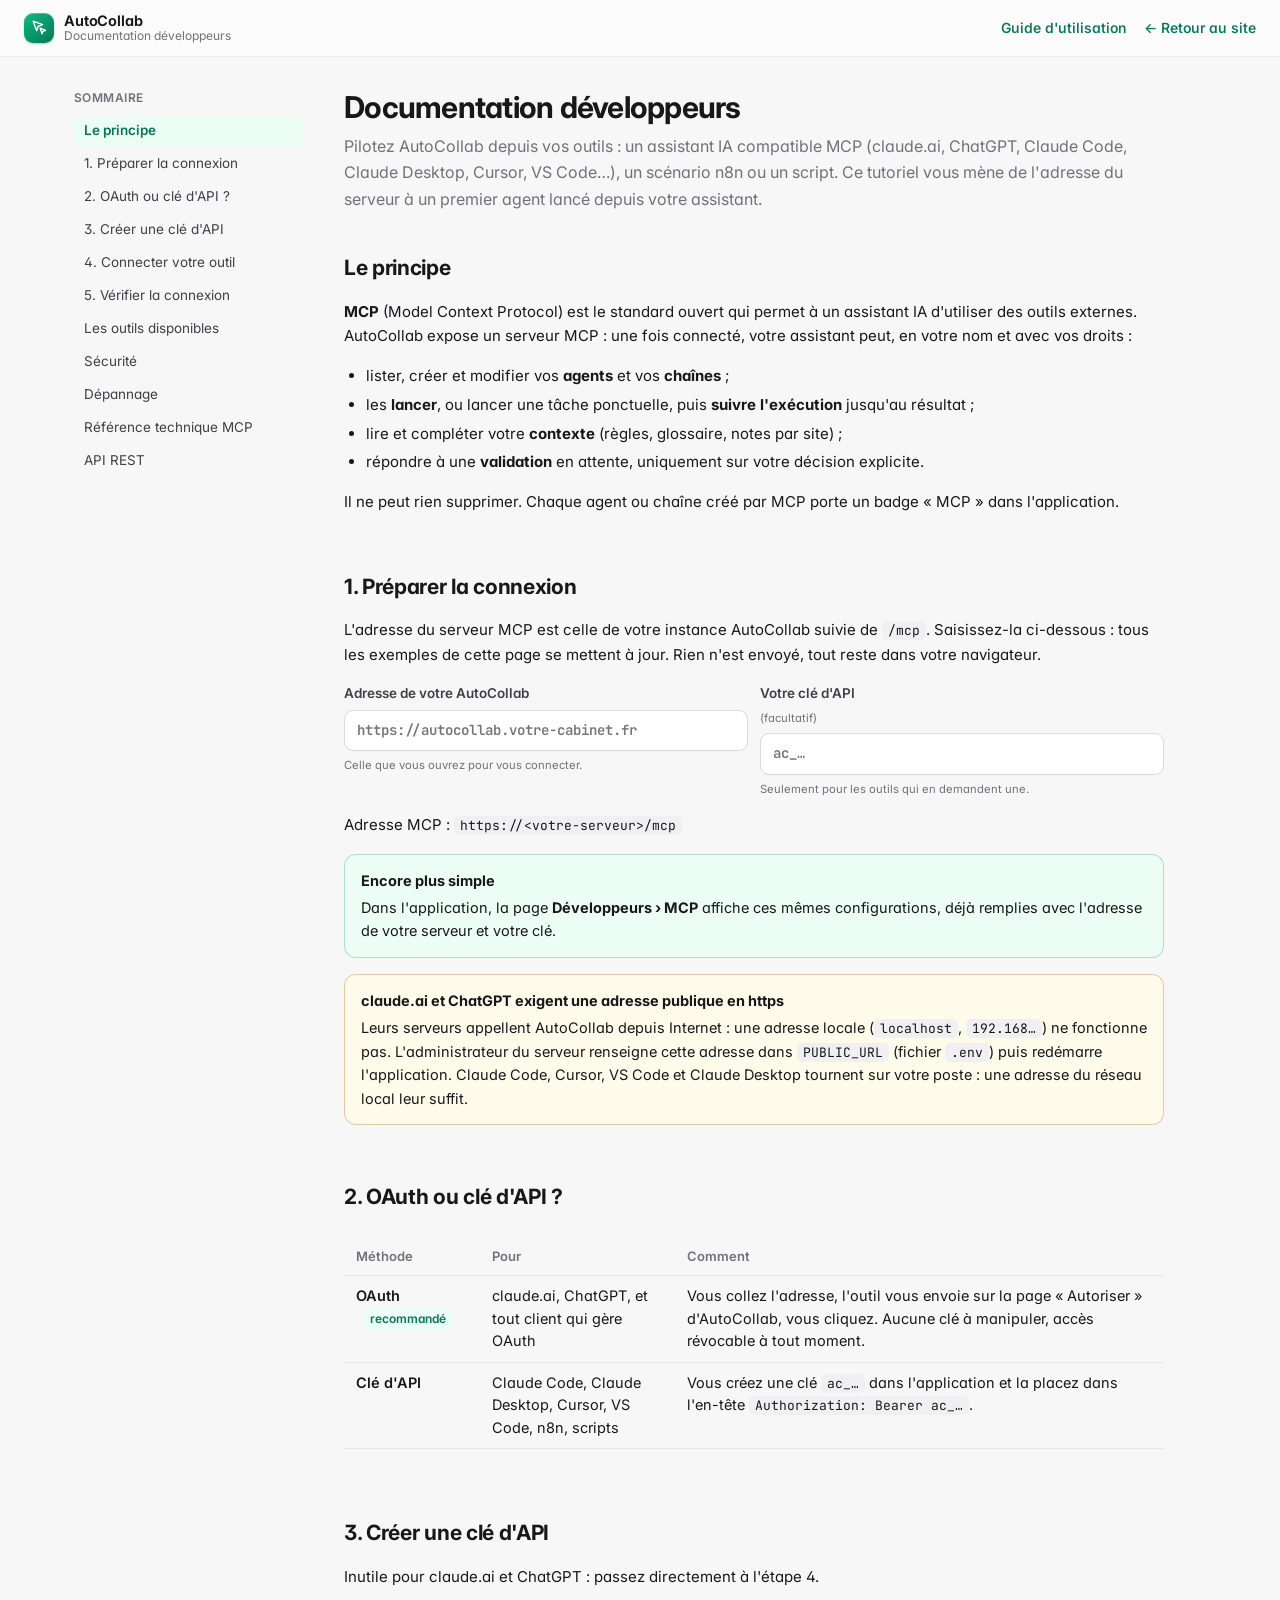
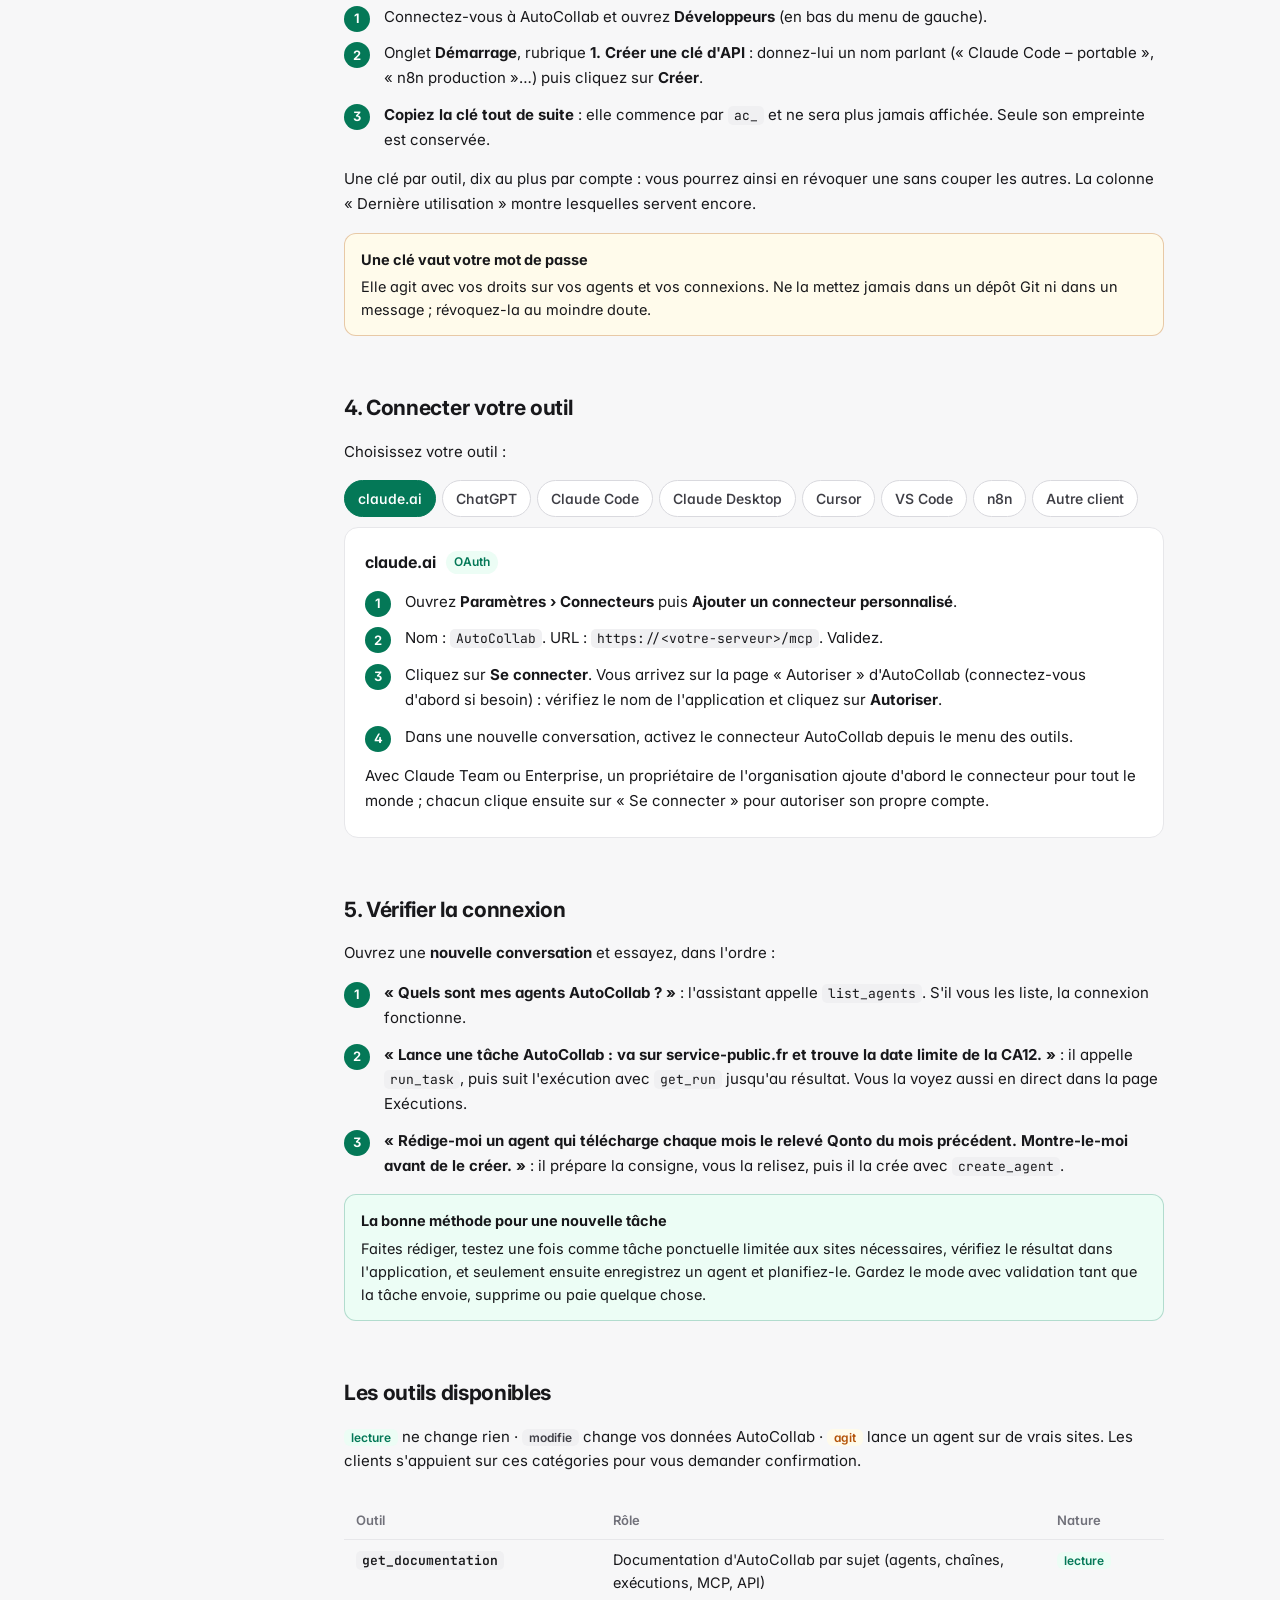
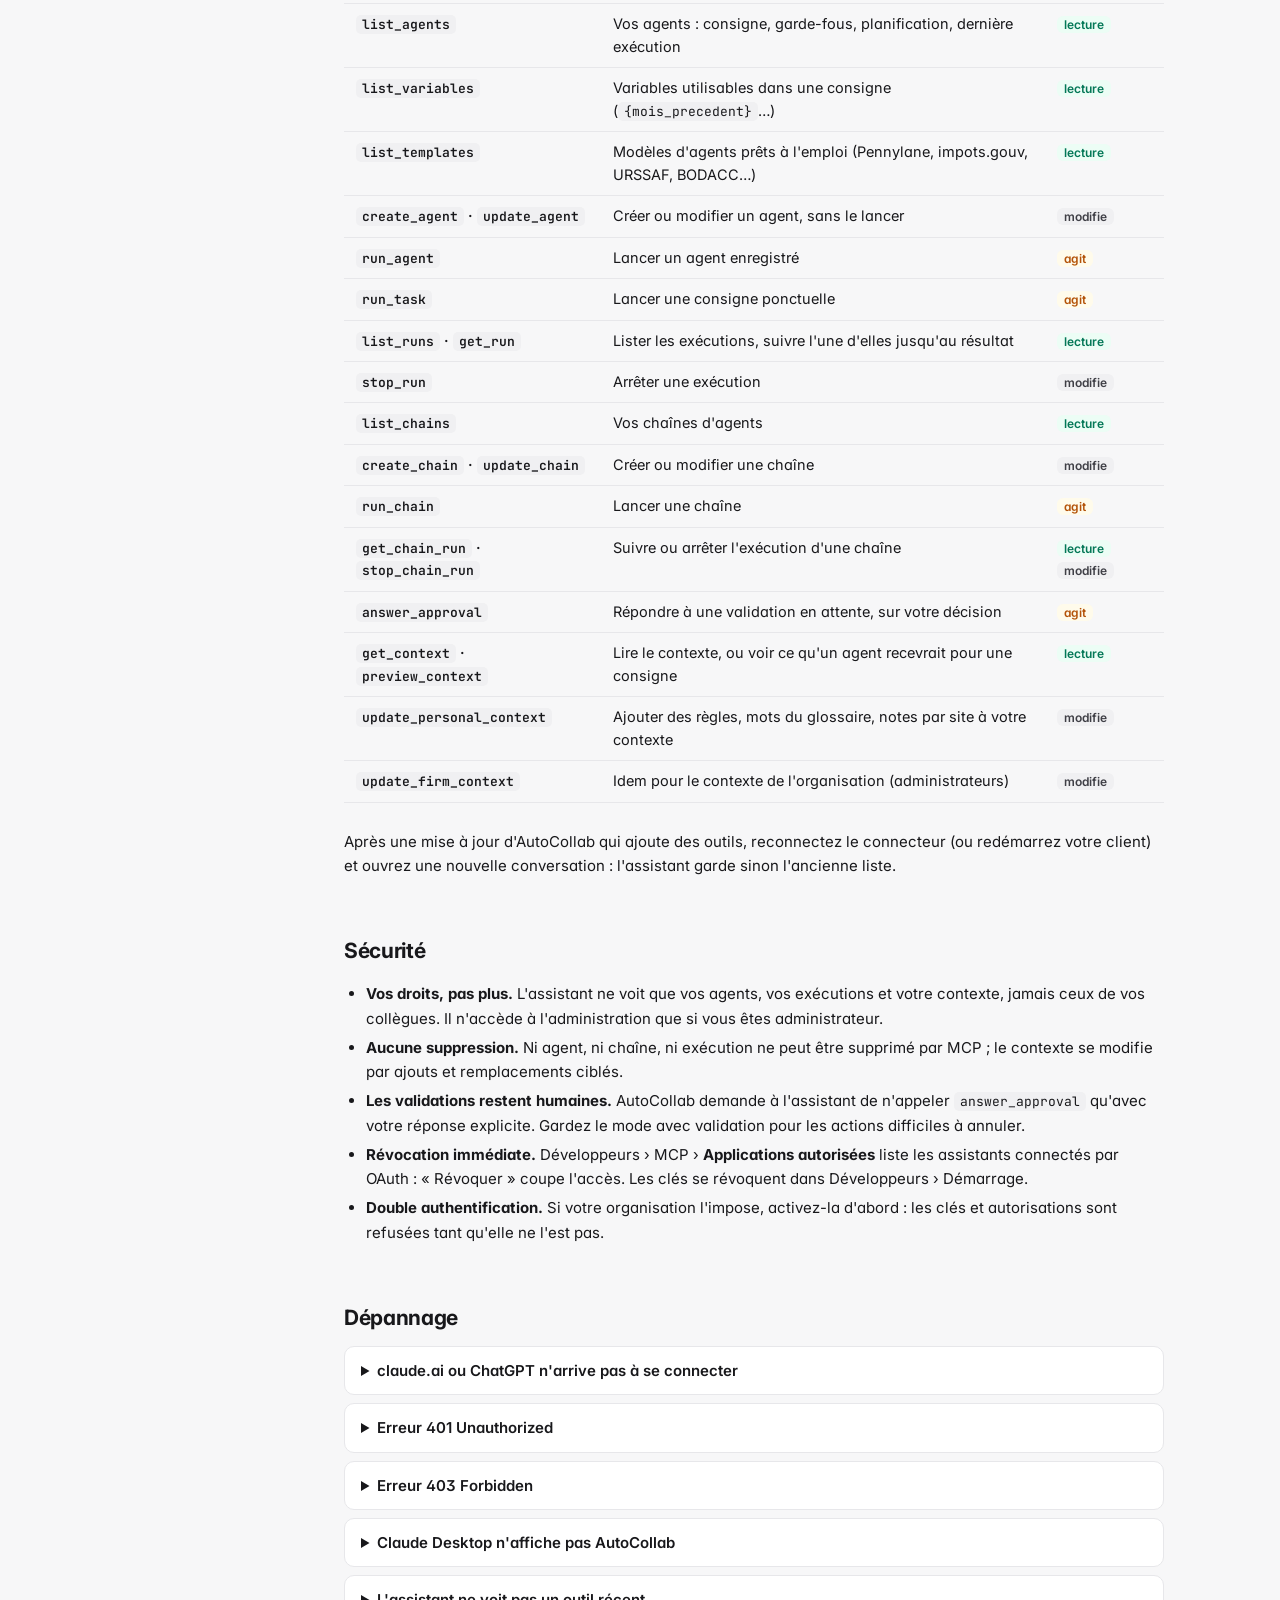
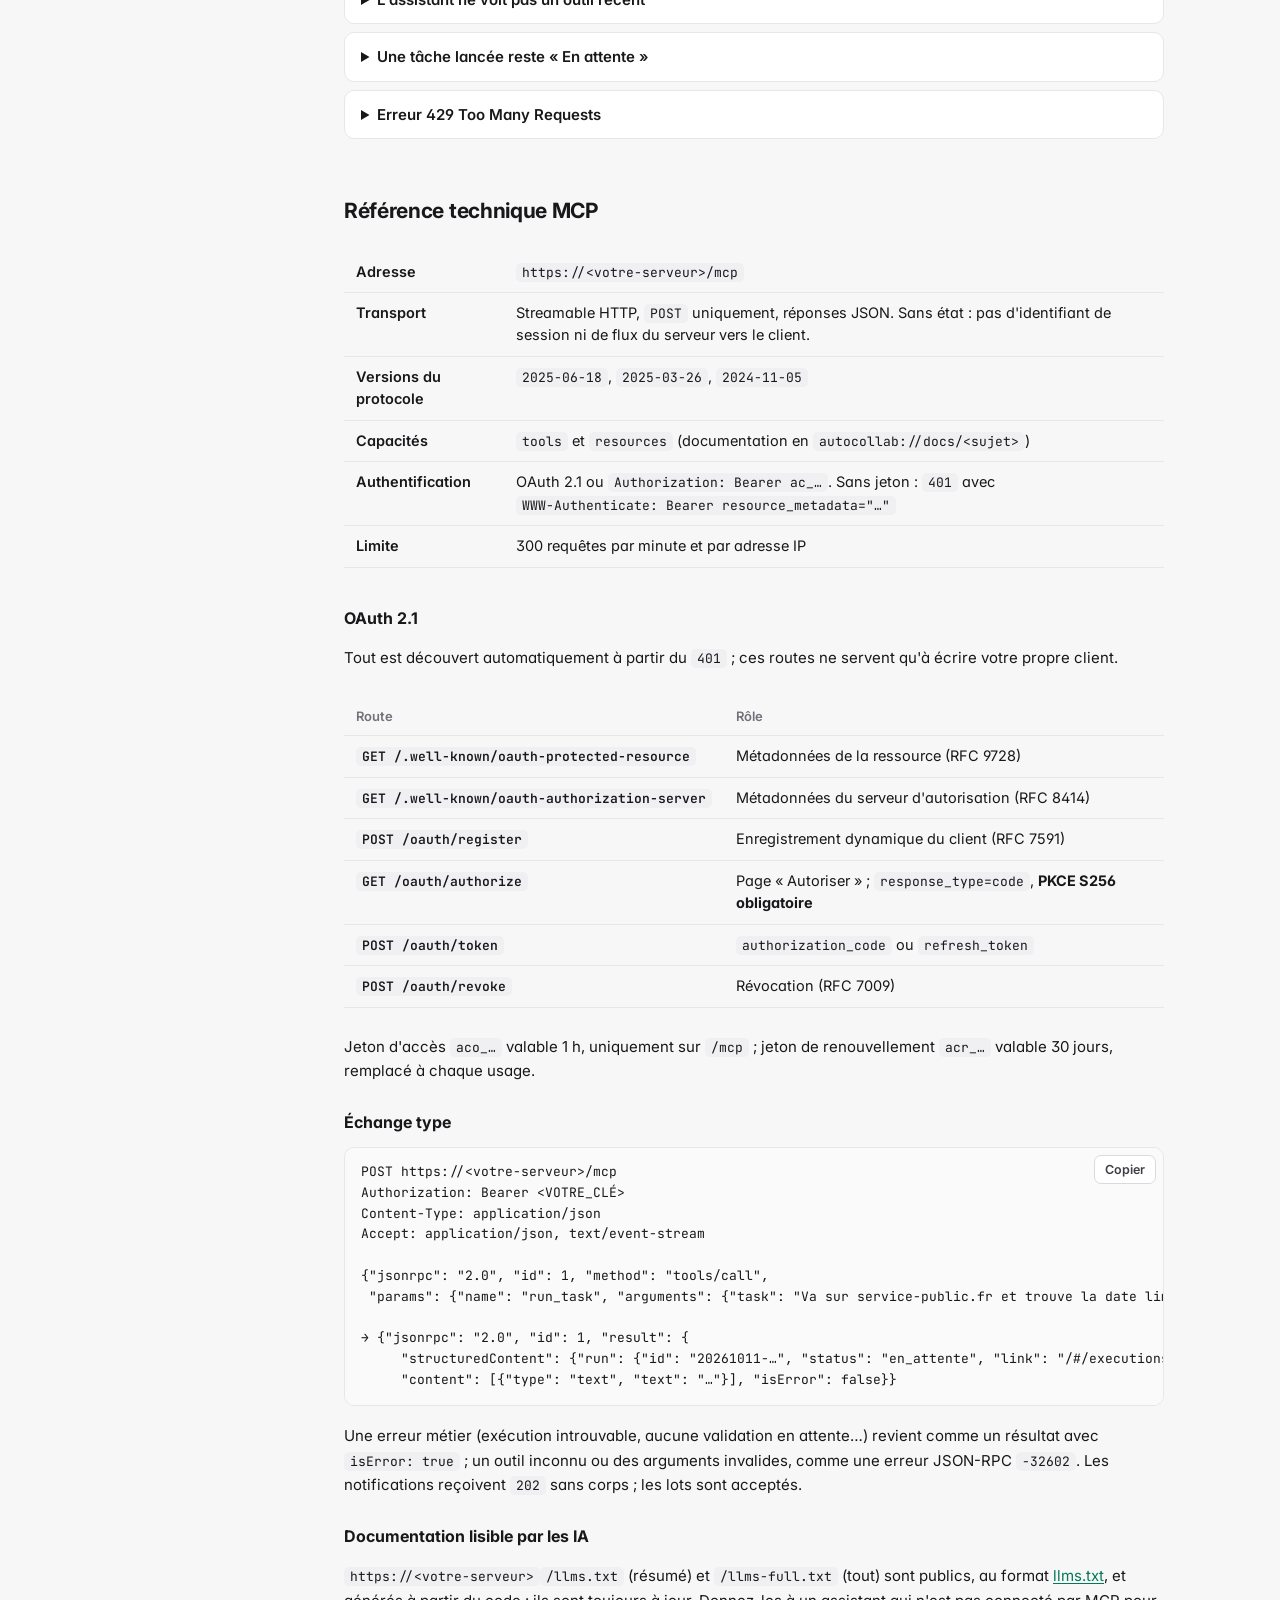
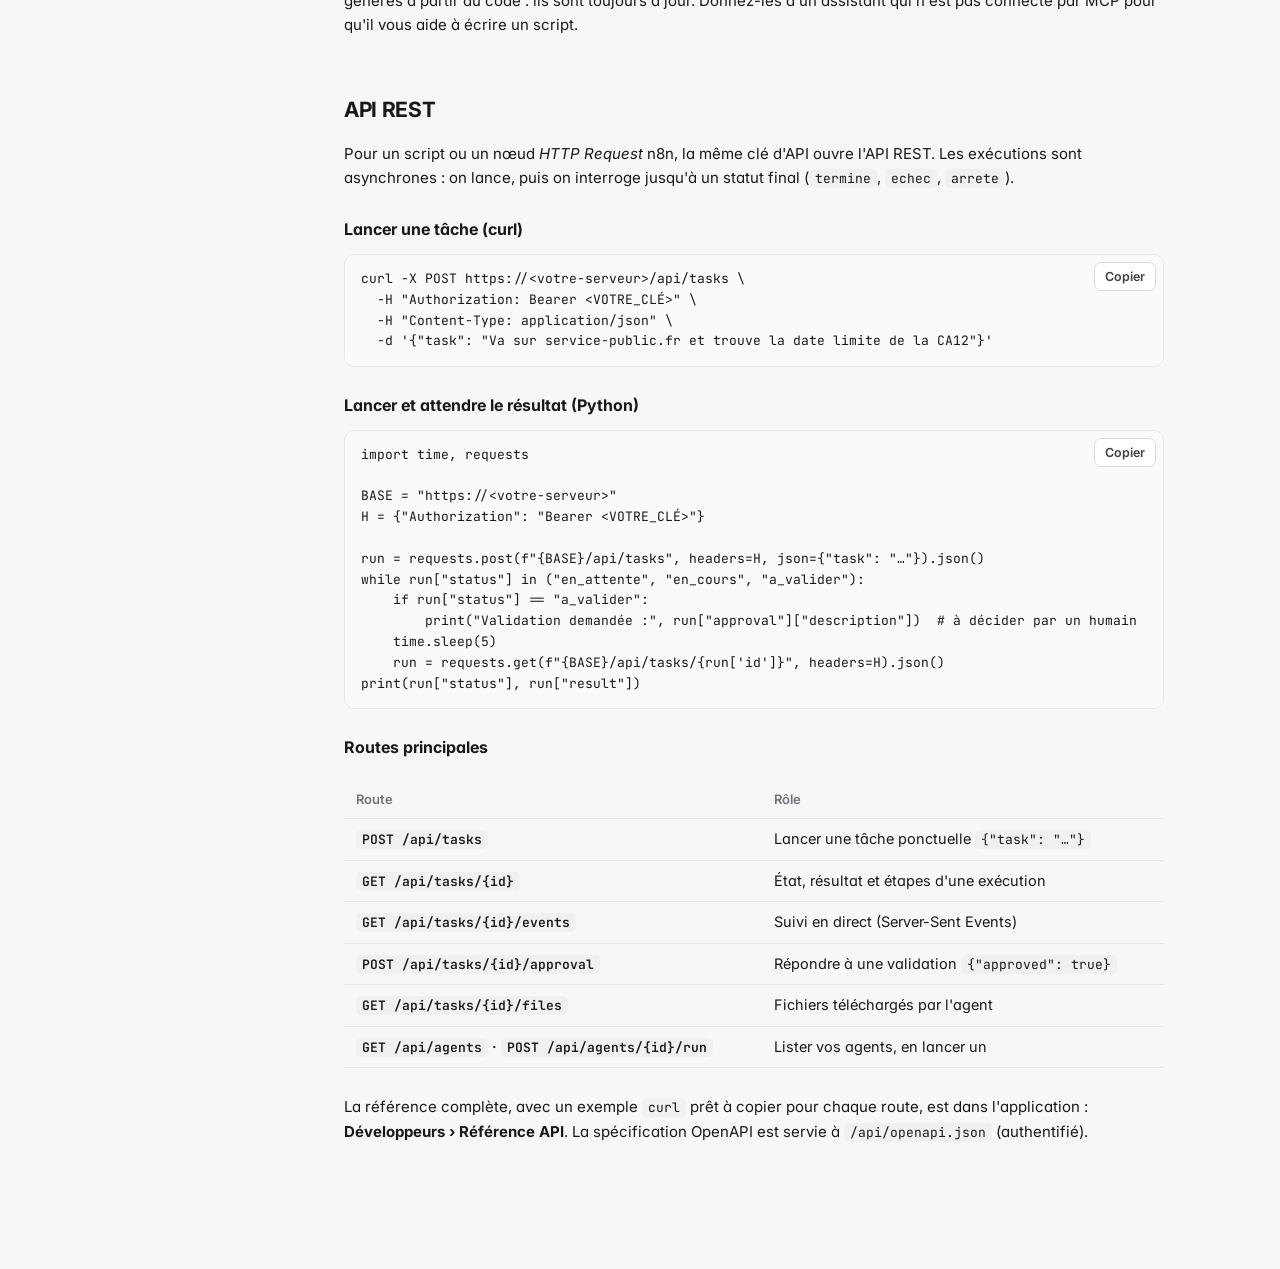
==== commit 4875c2d4: "Agent templates, dashboard priorities, clearer run outcomes, NVIDIA provider - Agent templates (app/" ====
--- a/site/developpeurs/index.html
+++ b/site/developpeurs/index.html
@@ -273,6 +273,7 @@
           <tr><td><code>get_documentation</code></td><td>Documentation d'AutoCollab par sujet (agents, chaînes, exécutions, MCP, API)</td><td><span class="tag r">lecture</span></td></tr>
           <tr><td><code>list_agents</code></td><td>Vos agents : consigne, garde-fous, planification, dernière exécution</td><td><span class="tag r">lecture</span></td></tr>
           <tr><td><code>list_variables</code></td><td>Variables utilisables dans une consigne (<code>{mois_precedent}</code>…)</td><td><span class="tag r">lecture</span></td></tr>
+          <tr><td><code>list_templates</code></td><td>Modèles d'agents prêts à l'emploi (Pennylane, impots.gouv, URSSAF, BODACC…)</td><td><span class="tag r">lecture</span></td></tr>
           <tr><td><code>create_agent</code> · <code>update_agent</code></td><td>Créer ou modifier un agent, sans le lancer</td><td><span class="tag w">modifie</span></td></tr>
           <tr><td><code>run_agent</code></td><td>Lancer un agent enregistré</td><td><span class="tag x">agit</span></td></tr>
           <tr><td><code>run_task</code></td><td>Lancer une consigne ponctuelle</td><td><span class="tag x">agit</span></td></tr>
